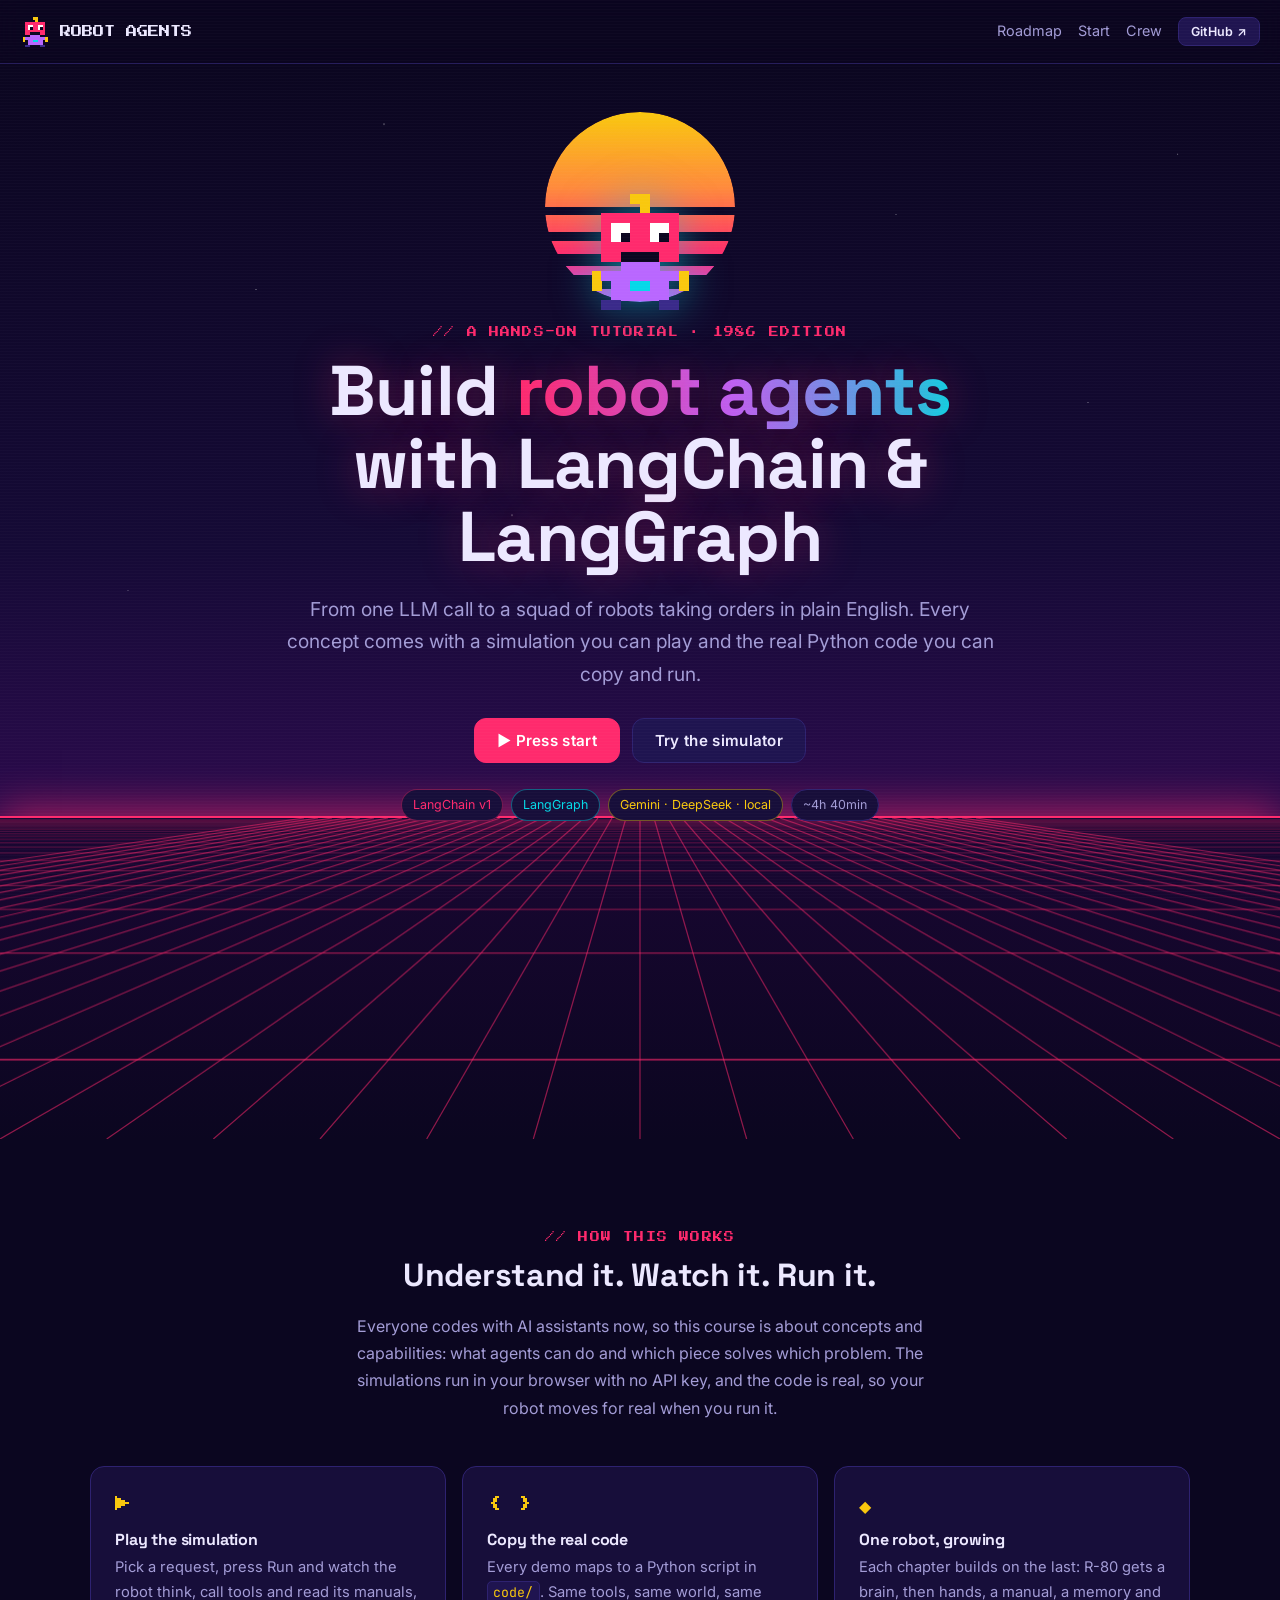
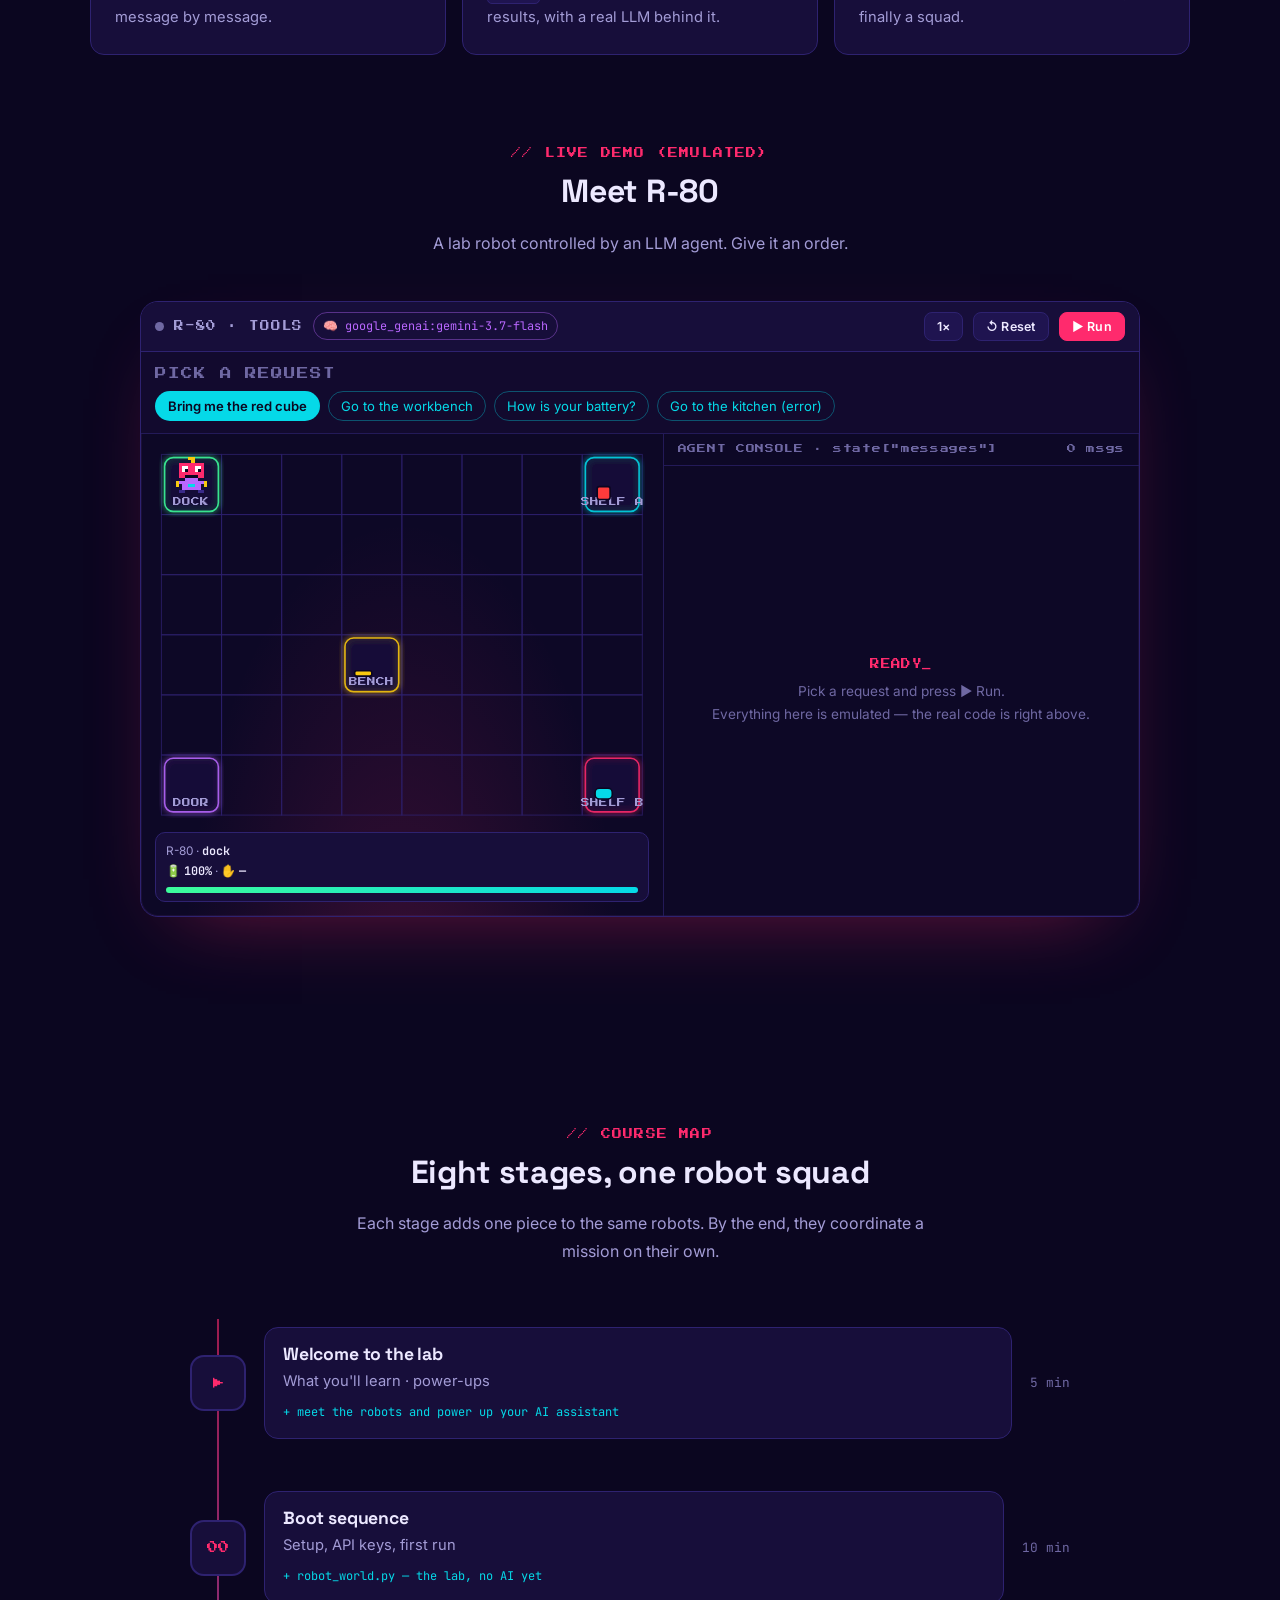
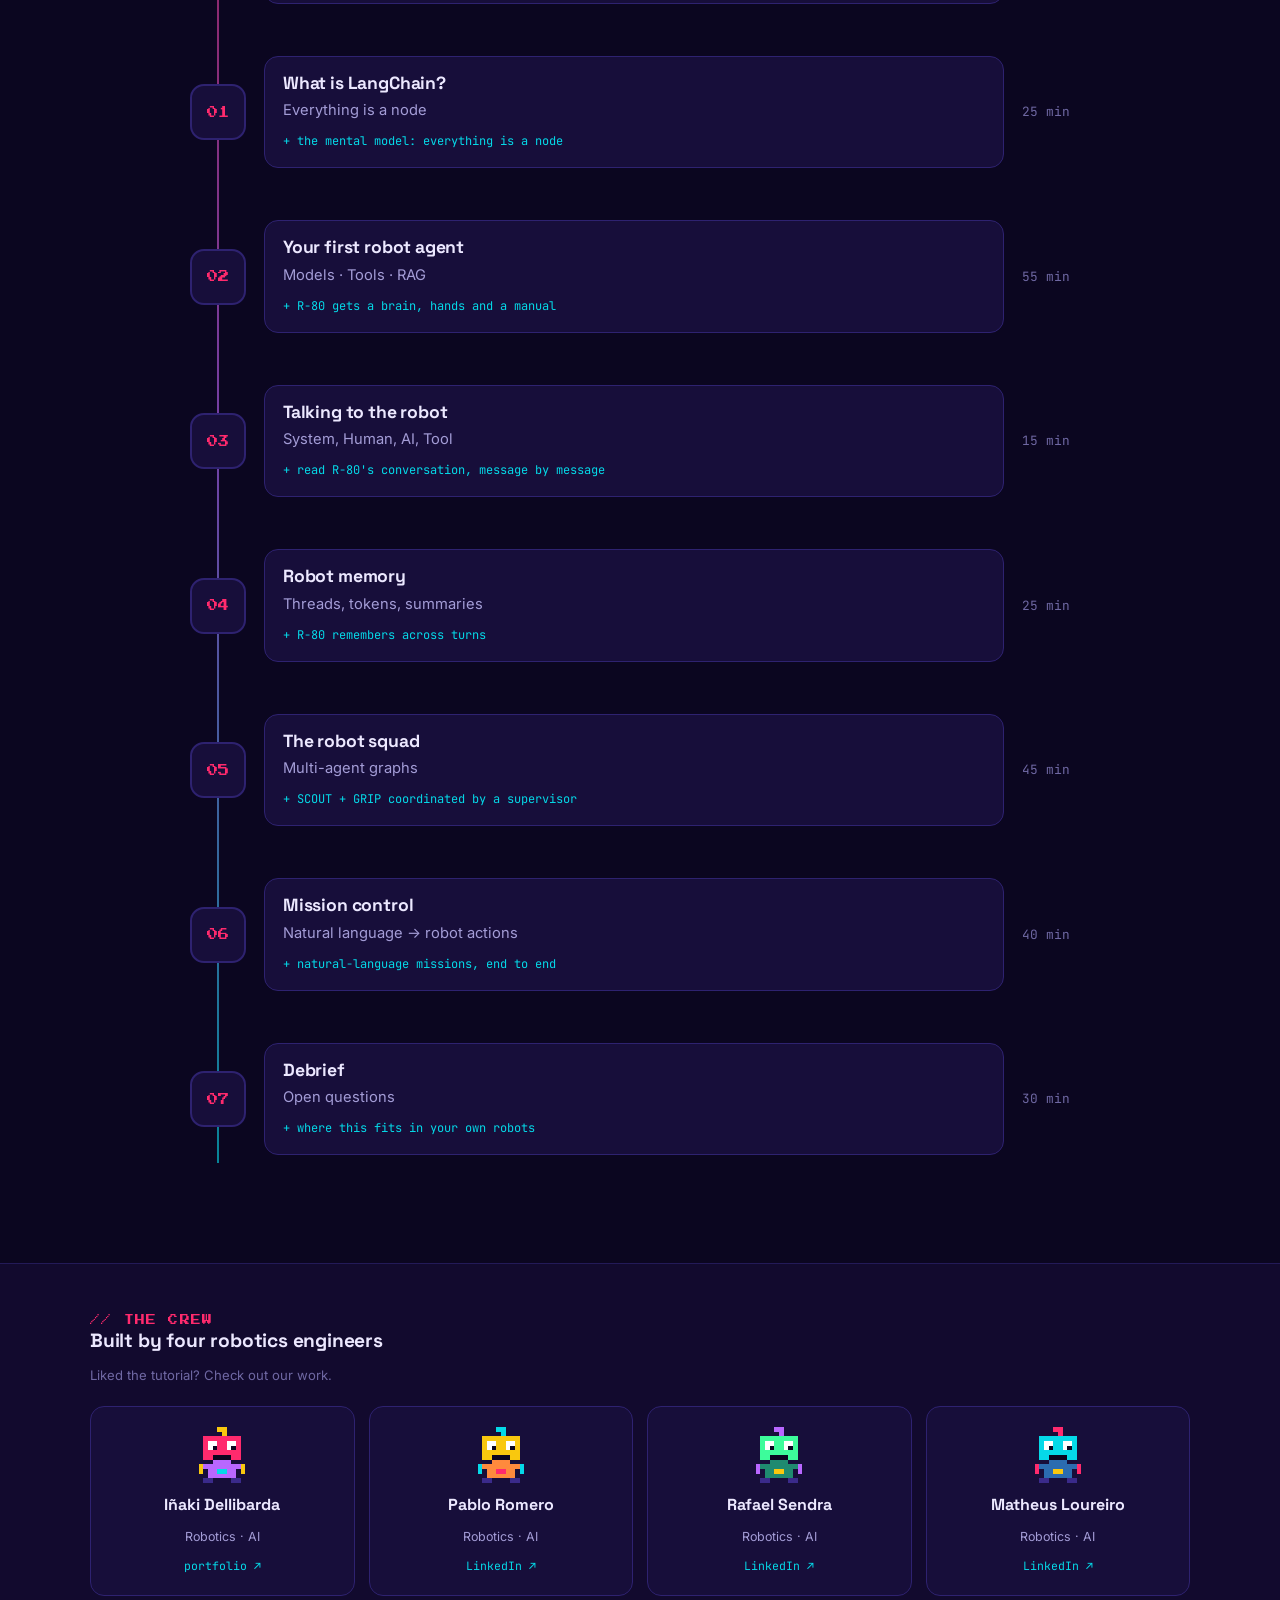
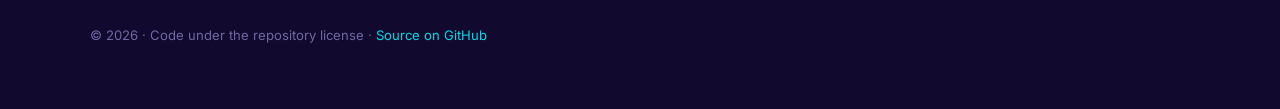
==== index.html @ 596d61d0 "Add robot-themed LangChain/LangGraph tutorial site and runnable code - Static retro-80s site: landin" ====
<!doctype html>
<html lang="en">
<head>
  <meta charset="utf-8">
  <meta name="viewport" content="width=device-width, initial-scale=1">
  <title>Robot Agents · LangChain & LangGraph</title>
  <meta name="description" content="A hands-on, robot-themed tutorial to build LLM agents with LangChain and LangGraph: models, tools, RAG, memory and multi-agent systems. Interactive simulations plus real, runnable code.">
  <meta property="og:title" content="Robot Agents · LangChain & LangGraph">
  <meta property="og:description" content="Build LLM agents that drive robots. Interactive, retro and fully runnable.">
  <link rel="icon" href="assets/img/favicon.svg">
  <link rel="preconnect" href="https://fonts.googleapis.com">
  <link rel="preconnect" href="https://fonts.gstatic.com" crossorigin>
  <link href="https://fonts.googleapis.com/css2?family=Inter:wght@400;500;600&family=JetBrains+Mono:wght@400;600&family=Press+Start+2P&family=Space+Grotesk:wght@500;700&display=swap" rel="stylesheet">
  <link rel="stylesheet" href="assets/css/theme.css">
</head>
<body data-root=".">
  <header id="topbar"></header>

  <!-- ============================== HERO ============================== -->
  <section class="hero">
    <div class="stars"></div>
    <canvas class="floor" aria-hidden="true"></canvas>
    <div class="inner">
      <div class="emblem"><div class="sun"></div><div class="hero-robot" data-sprite="pink"></div></div>
      <div class="eyebrow" style="margin-top:22px">// A HANDS-ON TUTORIAL · 1986 EDITION</div>
      <h1>Build <span class="grad-text">robot agents</span><br>with LangChain &amp; LangGraph</h1>
      <p class="lead">From one LLM call to a squad of robots taking orders in plain English. Every concept comes with a
        simulation you can play and the real Python code you can copy and run.</p>
      <div class="cta">
        <a class="btn primary big" href="chapters/welcome.html">▶ Press start</a>
        <a class="btn big" href="#demo">Try the simulator</a>
      </div>
      <div class="badge-row">
        <span class="chip pink">LangChain v1</span>
        <span class="chip cyan">LangGraph</span>
        <span class="chip yellow">Gemini · DeepSeek · local</span>
        <span class="chip">~4h 40min</span>
      </div>
    </div>
  </section>

  <!-- ============================== HOW IT WORKS ============================== -->
  <section class="section">
    <div class="inner">
      <div class="section-title">
        <div class="eyebrow">// HOW THIS WORKS</div>
        <h2>Understand it. Watch it. Run it.</h2>
        <p>Everyone codes with AI assistants now, so this course is about concepts and capabilities: what agents can do and which piece solves which problem. The simulations run in your browser with no API key, and the code is real, so your robot moves for real when you run it.</p>
      </div>
      <div class="feature-grid">
        <div class="feature"><div class="ico">▶</div><h4>Play the simulation</h4><p>Pick a request, press Run and watch the robot think, call tools and read its manuals, message by message.</p></div>
        <div class="feature"><div class="ico">{ }</div><h4>Copy the real code</h4><p>Every demo maps to a Python script in <code>code/</code>. Same tools, same world, same results, with a real LLM behind it.</p></div>
        <div class="feature"><div class="ico">◆</div><h4>One robot, growing</h4><p>Each chapter builds on the last: R-80 gets a brain, then hands, a manual, a memory and finally a squad.</p></div>
      </div>
    </div>
  </section>

  <!-- ============================== DEMO ============================== -->
  <section class="section" id="demo" style="padding-top:0">
    <div class="inner" style="max-width:1000px">
      <div class="section-title">
        <div class="eyebrow">// LIVE DEMO (EMULATED)</div>
        <h2>Meet R-80</h2>
        <p>A lab robot controlled by an LLM agent. Give it an order.</p>
      </div>
      <div class="sim" id="sim-landing" data-scenario="ch2b-tools"></div>
    </div>
  </section>

  <!-- ============================== ROADMAP ============================== -->
  <section class="section" id="roadmap">
    <div class="inner" style="max-width:900px">
      <div class="section-title">
        <div class="eyebrow">// COURSE MAP</div>
        <h2>Eight stages, one robot squad</h2>
        <p>Each stage adds one piece to the same robots. By the end, they coordinate a mission on their own.</p>
      </div>
      <div class="roadmap" id="roadmap-list"></div>
    </div>
  </section>

  <footer id="footer"></footer>

  <script src="assets/js/site.js"></script>
  <script src="assets/js/scenarios.js"></script>
  <script src="assets/js/sim.js"></script>
  <script>
    // synthwave floor: lines converge to a vanishing point and scroll toward the viewer
    (() => {
      const cv = document.querySelector(".hero .floor"), ctx = cv.getContext("2d");
      const still = matchMedia("(prefers-reduced-motion: reduce)").matches;
      let t = 0;
      function frame() {
        const dpr = devicePixelRatio || 1, w = cv.clientWidth, h = cv.clientHeight;
        if (cv.width !== w * dpr || cv.height !== h * dpr) { cv.width = w * dpr; cv.height = h * dpr; }
        ctx.setTransform(dpr, 0, 0, dpr, 0, 0);
        ctx.clearRect(0, 0, w, h);
        ctx.lineWidth = 1.2;
        const vx = w / 2;
        for (let i = -24; i <= 24; i++) {            // vertical lines
          ctx.strokeStyle = "rgba(255,42,109,.55)";
          ctx.beginPath(); ctx.moveTo(vx + i * 14, 0); ctx.lineTo(vx + i * (w / 12), h); ctx.stroke();
        }
        for (let k = 1; k < 26; k++) {               // horizontal lines, perspective spaced
          const d = k - (t % 1), y = h * (1.1 / d) - h * 0.04;
          if (y < 0 || y > h) continue;
          ctx.strokeStyle = `rgba(255,42,109,${Math.min(0.85, y / h + 0.15)})`;
          ctx.beginPath(); ctx.moveTo(0, y); ctx.lineTo(w, y); ctx.stroke();
        }
        if (!still) { t += 0.012; requestAnimationFrame(frame); }
      }
      frame();
    })();

    document.getElementById("roadmap-list").innerHTML = CHAPTERS.map((c) => `
      <a class="stage" href="chapters/${c.slug}.html">
        <span class="dot">${c.num}</span>
        <span class="body"><h4>${c.title}</h4><p>${c.sub}</p><div class="builds">+ ${c.builds}</div></span>
        <span class="time">${c.time}</span>
      </a>`).join("");
  </script>
</body>
</html>
---- assets/css/theme.css ----
/* ==========================================================================
   ROBOT AGENTS — retro 80s / synthwave theme, modern layout
   ========================================================================== */

:root {
  --bg: #0b0620;
  --bg-2: #120a2e;
  --surface: #170e3a;
  --surface-2: #1f1450;
  --line: #2e2270;
  --line-soft: #231a58;

  --text: #ece8ff;
  --muted: #a39cd6;
  --dim: #6f68a3;

  --pink: #ff2a6d;
  --cyan: #05d9e8;
  --yellow: #f9c80e;
  --purple: #b967ff;
  --green: #3dfc9b;
  --orange: #ff8a3d;

  /* message-type colours (used everywhere, keep consistent) */
  --msg-system: var(--purple);
  --msg-human: var(--cyan);
  --msg-ai: var(--pink);
  --msg-tool: var(--yellow);
  --msg-retrieval: var(--green);

  --font-pixel: "Press Start 2P", ui-monospace, monospace;
  --font-display: "Space Grotesk", system-ui, sans-serif;
  --font-body: "Inter", system-ui, sans-serif;
  --font-mono: "JetBrains Mono", ui-monospace, monospace;

  --radius: 14px;
  --radius-sm: 8px;
  --sidebar-w: 280px;
  --content-w: 860px;
  --glow-pink: 0 0 12px rgba(255, 42, 109, .55), 0 0 32px rgba(255, 42, 109, .25);
  --glow-cyan: 0 0 12px rgba(5, 217, 232, .5), 0 0 32px rgba(5, 217, 232, .2);
}

*, *::before, *::after { box-sizing: border-box; }
html { scroll-behavior: smooth; scroll-padding-top: 80px; }
body {
  margin: 0;
  background: var(--bg);
  color: var(--text);
  font: 16px/1.7 var(--font-body);
  -webkit-font-smoothing: antialiased;
  overflow-x: hidden;
}
/* subtle CRT scanlines over everything */
body::after {
  content: "";
  position: fixed; inset: 0;
  pointer-events: none; z-index: 999;
  background: repeating-linear-gradient(to bottom, rgba(255,255,255,.018) 0 1px, transparent 1px 3px);
}
a { color: var(--cyan); text-decoration: none; }
a:hover { text-decoration: underline; text-underline-offset: 3px; }
::selection { background: var(--pink); color: #fff; }
img, svg { max-width: 100%; }

h1, h2, h3, h4 { font-family: var(--font-display); line-height: 1.2; margin: 0 0 .6em; letter-spacing: -.01em; }
h1 { font-size: clamp(2rem, 5vw, 3.2rem); }
h2 { font-size: clamp(1.5rem, 3vw, 2rem); margin-top: 2.2em; }
h3 { font-size: 1.2rem; margin-top: 1.6em; color: var(--cyan); }
p { margin: 0 0 1.1em; }
code { font-family: var(--font-mono); font-size: .9em; }
:not(pre) > code {
  background: var(--surface-2); border: 1px solid var(--line);
  padding: .1em .4em; border-radius: 5px; color: var(--yellow);
}

.pixel { font-family: var(--font-pixel); letter-spacing: .04em; }
.eyebrow {
  font-family: var(--font-pixel); font-size: .62rem; letter-spacing: .12em;
  color: var(--pink); text-transform: uppercase;
}
.grad-text {
  background: linear-gradient(90deg, var(--pink), var(--purple) 50%, var(--cyan));
  -webkit-background-clip: text; background-clip: text; color: transparent;
}

/* ---------- top bar ---------- */
.topbar {
  position: sticky; top: 0; z-index: 50;
  display: flex; align-items: center; gap: 16px;
  height: 64px; padding: 0 20px;
  background: rgba(11, 6, 32, .82);
  backdrop-filter: blur(12px);
  border-bottom: 1px solid var(--line-soft);
}
.topbar .brand { display: flex; align-items: center; gap: 10px; color: var(--text); text-decoration: none; }
.topbar .brand .logo { width: 30px; height: 30px; image-rendering: pixelated; }
.topbar .brand span { font-family: var(--font-pixel); font-size: .7rem; line-height: 1.4; }
.topbar .spacer { flex: 1; }
.topbar .top-link { color: var(--muted); font-size: .9rem; }
.topbar .top-link:hover { color: var(--text); }
.menu-btn {
  display: none; background: none; border: 1px solid var(--line); color: var(--text);
  border-radius: 8px; padding: 6px 10px; cursor: pointer; font: inherit;
}

/* ---------- layout ---------- */
.layout { display: grid; grid-template-columns: var(--sidebar-w) minmax(0, 1fr); min-height: calc(100vh - 64px); }
.sidebar {
  position: sticky; top: 64px; height: calc(100vh - 64px); overflow-y: auto;
  padding: 24px 16px 40px; border-right: 1px solid var(--line-soft);
  background: linear-gradient(180deg, var(--bg-2), var(--bg));
}
.sidebar .side-title { font-family: var(--font-pixel); font-size: .58rem; color: var(--dim); margin: 0 10px 14px; letter-spacing: .1em; }
.sidebar ol { list-style: none; margin: 0; padding: 0; }
.sidebar li a {
  display: grid; grid-template-columns: 34px 1fr; gap: 8px; align-items: start;
  padding: 9px 10px; border-radius: 10px; color: var(--muted); text-decoration: none;
  font-size: .92rem; line-height: 1.35; transition: background .2s, color .2s;
}
.sidebar li a:hover { background: var(--surface); color: var(--text); }
.sidebar li a .num { font-family: var(--font-pixel); font-size: .6rem; color: var(--dim); padding-top: 4px; }
.sidebar li a small { display: block; color: var(--dim); font-size: .76rem; margin-top: 2px; }
.sidebar li a.active { background: var(--surface-2); color: var(--text); box-shadow: inset 3px 0 0 var(--pink); }
.sidebar li a.active .num { color: var(--pink); }
.sidebar .toc { margin: 4px 0 8px 52px; padding: 0; border-left: 1px solid var(--line); }
.sidebar .toc a { display: block; padding: 3px 12px; font-size: .8rem; color: var(--dim); grid-template-columns: none; }
.sidebar .toc a:hover { color: var(--cyan); background: none; }

main.content { padding: 48px clamp(20px, 5vw, 64px) 80px; min-width: 0; }
.content-inner { max-width: var(--content-w); margin: 0 auto; }

/* ---------- chapter header ---------- */
.chapter-head { position: relative; padding: 8px 0 28px; margin-bottom: 28px; border-bottom: 1px solid var(--line-soft); }
.chapter-head .meta { display: flex; gap: 10px; flex-wrap: wrap; margin-top: 14px; }
.chip {
  display: inline-flex; align-items: center; gap: 6px;
  padding: 4px 11px; border-radius: 999px; font-size: .78rem;
  background: var(--surface); border: 1px solid var(--line); color: var(--muted);
}
.chip.pink { color: var(--pink); border-color: rgba(255,42,109,.4); }
.chip.cyan { color: var(--cyan); border-color: rgba(5,217,232,.4); }
.chip.yellow { color: var(--yellow); border-color: rgba(249,200,14,.4); }
.lead { font-size: 1.15rem; color: var(--muted); max-width: 60ch; }

/* ---------- callouts ---------- */
.callout {
  position: relative; margin: 1.6em 0; padding: 16px 18px 16px 52px;
  background: var(--surface); border: 1px solid var(--line); border-radius: var(--radius);
}
.callout::before {
  position: absolute; left: 16px; top: 14px; font-family: var(--font-pixel); font-size: .8rem;
}
.callout.tip { border-color: rgba(5,217,232,.35); }
.callout.tip::before { content: "i"; color: var(--cyan); }
.callout.warn { border-color: rgba(249,200,14,.4); }
.callout.warn::before { content: "!"; color: var(--yellow); }
.callout.robot { border-color: rgba(255,42,109,.35); }
.callout.robot::before { content: ">"; color: var(--pink); }
.callout p:last-child { margin: 0; }
.callout strong { color: var(--text); }

.takeaways {
  margin: 2.4em 0; padding: 22px 24px; border-radius: var(--radius);
  background: linear-gradient(135deg, rgba(255,42,109,.1), rgba(5,217,232,.08));
  border: 1px solid var(--line);
}
.takeaways h4 { font-family: var(--font-pixel); font-size: .7rem; color: var(--yellow); margin-bottom: 14px; }
.takeaways ul { margin: 0; padding-left: 1.1em; }
.takeaways li { margin: .35em 0; }

.todo {
  margin: 1.2em 0; padding: 12px 16px; border: 1px dashed var(--dim); border-radius: var(--radius-sm);
  color: var(--dim); font-size: .9rem;
}
.todo::before { content: "TODO · "; font-family: var(--font-pixel); font-size: .6rem; color: var(--orange); }

/* ---------- code blocks ---------- */
.code {
  margin: 1.4em 0; border-radius: var(--radius); overflow: hidden;
  background: #0d0826; border: 1px solid var(--line);
  box-shadow: 0 20px 50px -30px rgba(185,103,255,.5);
}
.code-head {
  display: flex; align-items: center; gap: 10px; padding: 8px 10px 8px 14px;
  background: var(--surface); border-bottom: 1px solid var(--line);
  font-family: var(--font-mono); font-size: .8rem; color: var(--muted);
}
.code-head .dots { display: flex; gap: 6px; }
.code-head .dots i { width: 10px; height: 10px; border-radius: 50%; background: var(--line); }
.code-head .dots i:nth-child(1) { background: var(--pink); }
.code-head .dots i:nth-child(2) { background: var(--yellow); }
.code-head .dots i:nth-child(3) { background: var(--cyan); }
.code-head .fname { flex: 1; overflow: hidden; text-overflow: ellipsis; white-space: nowrap; }
.code pre { margin: 0; padding: 16px 18px; overflow-x: auto; font: 13.5px/1.65 var(--font-mono); color: #d9d3ff; tab-size: 4; }
.code pre .hl-line { background: rgba(255,42,109,.12); display: inline-block; width: 100%; box-shadow: inset 2px 0 0 var(--pink); }

.btn {
  display: inline-flex; align-items: center; gap: 7px;
  padding: 6px 12px; border-radius: 8px; cursor: pointer;
  font: 600 .78rem var(--font-body); letter-spacing: .02em;
  background: var(--surface-2); color: var(--text); border: 1px solid var(--line);
  transition: transform .15s, box-shadow .2s, background .2s, border-color .2s;
  text-decoration: none !important;
}
.btn:hover { border-color: var(--cyan); box-shadow: var(--glow-cyan); }
.btn:active { transform: translateY(1px); }
.btn.primary { background: var(--pink); border-color: var(--pink); color: #fff; }
.btn.primary:hover { box-shadow: var(--glow-pink); border-color: #ff6f9a; }
.btn.run { color: var(--green); border-color: rgba(61,252,155,.4); }
.btn.run:hover { box-shadow: 0 0 14px rgba(61,252,155,.45); border-color: var(--green); }
.btn.big { padding: 12px 22px; font-size: .95rem; border-radius: 12px; }
.btn[disabled] { opacity: .5; cursor: not-allowed; }

/* syntax colours */
.tk-kw { color: var(--pink); }
.tk-str { color: var(--green); }
.tk-com { color: var(--dim); font-style: italic; }
.tk-num { color: var(--orange); }
.tk-dec { color: var(--yellow); }
.tk-fn { color: var(--cyan); }
.tk-cls { color: var(--purple); }
.tk-self { color: var(--orange); font-style: italic; }

/* ---------- robot simulator ---------- */
.sim {
  margin: 1.8em 0; border-radius: 18px; overflow: hidden;
  background: #0d0826; border: 1px solid var(--line);
  box-shadow: 0 30px 80px -40px rgba(255,42,109,.45), 0 0 0 1px rgba(185,103,255,.08) inset;
}
.sim-bar {
  display: flex; align-items: center; flex-wrap: wrap; gap: 10px;
  padding: 10px 14px; background: var(--surface); border-bottom: 1px solid var(--line);
}
.sim-bar .title { font-family: var(--font-pixel); font-size: .6rem; color: var(--muted); letter-spacing: .08em; }
.sim-bar .spacer { flex: 1; }
.led { width: 9px; height: 9px; border-radius: 50%; background: var(--dim); display: inline-block; }
.led.on { background: var(--green); box-shadow: 0 0 10px var(--green); animation: blink 1s infinite; }
@keyframes blink { 50% { opacity: .35; } }
.brain-badge { font-family: var(--font-mono); font-size: .74rem; color: var(--purple); border: 1px solid rgba(185,103,255,.4); padding: 3px 9px; border-radius: 999px; }

.sim-prompts { display: flex; flex-wrap: wrap; gap: 8px; padding: 12px 14px; border-bottom: 1px solid var(--line-soft); background: var(--bg-2); }
.sim-prompts .label { width: 100%; font-size: .72rem; color: var(--dim); font-family: var(--font-pixel); letter-spacing: .08em; }
.prompt-chip {
  padding: 6px 12px; border-radius: 999px; cursor: pointer; font: .82rem var(--font-body);
  background: transparent; color: var(--cyan); border: 1px solid rgba(5,217,232,.35); transition: all .2s;
}
.prompt-chip:hover { background: rgba(5,217,232,.1); }
.prompt-chip.active { background: var(--cyan); color: var(--bg); font-weight: 600; }

.sim-body { display: grid; grid-template-columns: minmax(0, 1.1fr) minmax(0, 1fr); min-height: 380px; }
.sim-world { position: relative; padding: 14px; border-right: 1px solid var(--line-soft);
  background: radial-gradient(ellipse at 50% 120%, rgba(255,42,109,.18), transparent 60%); }
.sim-world svg { width: 100%; height: auto; display: block; }
.sim-hud { display: flex; gap: 10px; flex-wrap: wrap; margin-top: 10px; }
.hud-card { flex: 1; min-width: 120px; padding: 8px 10px; border-radius: 10px; background: var(--surface); border: 1px solid var(--line); font-size: .74rem; color: var(--muted); }
.hud-card.active { border-color: var(--pink); box-shadow: var(--glow-pink); }
.hud-card b { color: var(--text); font-family: var(--font-mono); font-weight: 600; }
.hud-bar { height: 6px; border-radius: 3px; background: var(--line); margin-top: 6px; overflow: hidden; }
.hud-bar i { display: block; height: 100%; background: linear-gradient(90deg, var(--green), var(--cyan)); transition: width .6s; }
.hud-bar.tokens i { background: linear-gradient(90deg, var(--yellow), var(--pink)); }

.sim-console { display: flex; flex-direction: column; max-height: 520px; min-height: 380px; }
.console-head { padding: 8px 14px; font-family: var(--font-pixel); font-size: .55rem; color: var(--dim); border-bottom: 1px solid var(--line-soft); letter-spacing: .08em; display: flex; justify-content: space-between; gap: 12px; }
.console-log { flex: 1; overflow-y: auto; padding: 12px 14px; display: flex; flex-direction: column; gap: 10px; scroll-behavior: smooth; }
.console-empty { margin: auto; text-align: center; color: var(--dim); font-size: .85rem; }
.console-empty .pixel { display: block; font-size: .6rem; margin-bottom: 8px; color: var(--pink); }

.msg { border-radius: 10px; padding: 8px 11px; background: var(--surface); border-left: 3px solid var(--c, var(--line)); font-size: .86rem; line-height: 1.5; animation: msgIn .35s ease-out both; }
@keyframes msgIn { from { opacity: 0; transform: translateY(6px); } }
.msg .kind { font-family: var(--font-mono); font-size: .7rem; color: var(--c); display: flex; gap: 8px; align-items: center; margin-bottom: 2px; }
.msg .kind .who { color: var(--dim); }
.msg pre { margin: 4px 0 0; white-space: pre-wrap; font: .78rem/1.5 var(--font-mono); color: var(--muted); }
.msg.system { --c: var(--msg-system); }
.msg.human { --c: var(--msg-human); }
.msg.ai { --c: var(--msg-ai); }
.msg.tool { --c: var(--msg-tool); }
.msg.retrieval { --c: var(--msg-retrieval); }
.msg.note { --c: var(--dim); background: transparent; border: 1px dashed var(--line); font-style: italic; color: var(--muted); }
.msg.summary { --c: var(--orange); background: rgba(255,138,61,.08); }
.msg.route { --c: var(--purple); background: rgba(185,103,255,.08); }
.msg.collapsed { opacity: .28; filter: grayscale(1); transition: opacity .6s, filter .6s; }
.msg .call { font-family: var(--font-mono); font-size: .8rem; color: var(--yellow); }
.hit { margin-top: 6px; padding: 6px 8px; border-radius: 6px; background: rgba(61,252,155,.06); border: 1px solid rgba(61,252,155,.2); font-size: .78rem; color: var(--muted); }
.hit b { color: var(--green); font-family: var(--font-mono); font-weight: 500; }
.thinking { display: inline-flex; gap: 4px; padding: 6px 0; }
.thinking i { width: 6px; height: 6px; border-radius: 50%; background: var(--pink); animation: think 1s infinite; }
.thinking i:nth-child(2) { animation-delay: .15s; }
.thinking i:nth-child(3) { animation-delay: .3s; }
@keyframes think { 0%, 100% { opacity: .2; transform: translateY(0); } 50% { opacity: 1; transform: translateY(-3px); } }

/* svg world */
.w-cell { fill: none; stroke: rgba(46,34,112,.7); stroke-width: 1; }
.w-station { fill: rgba(23,14,58,.9); stroke-width: 1.5; }
.w-label { font: 8px var(--font-pixel); fill: var(--muted); text-anchor: middle; }
.w-item { transition: transform .8s cubic-bezier(.5,0,.3,1); }
.w-robot { transition: transform var(--dur, .9s) cubic-bezier(.45,0,.25,1); }
.w-robot .bob { animation: bob 1.4s ease-in-out infinite; }
@keyframes bob { 50% { transform: translateY(-2px); } }
.w-robot.active .halo { opacity: 1; }
.w-robot .halo { opacity: 0; transition: opacity .3s; }
.w-bubble { transition: opacity .25s; }
.w-bubble text { font: 9px var(--font-mono); fill: var(--bg); }
.w-scan { animation: scan 1s ease-out forwards; }
@keyframes scan { from { r: 4; opacity: .9; } to { r: 60; opacity: 0; } }

/* ---------- concept diagram ---------- */
.diagram { margin: 1.8em 0; padding: 18px; border-radius: 18px; background: #0d0826; border: 1px solid var(--line); }
.diagram-controls { display: flex; align-items: center; gap: 10px; flex-wrap: wrap; margin-bottom: 12px; }
.diagram-controls .caption { flex: 1; min-width: 200px; color: var(--muted); font-size: .9rem; }
.diagram-controls .step { font-family: var(--font-pixel); font-size: .6rem; color: var(--pink); }
.diagram svg { width: 100%; height: auto; display: block; }
.d-node > rect { fill: var(--surface); stroke-width: 1.5; }
.d-node text { font: 600 13px var(--font-display); fill: var(--text); text-anchor: middle; }
.d-node .sub { font: 10px var(--font-mono); fill: var(--muted); }
.d-node, .d-edge { transition: opacity .6s, transform .6s; }
.d-hidden { opacity: 0; pointer-events: none; }
.d-edge path { fill: none; stroke-width: 1.6; }
.d-edge.dashed path { stroke-dasharray: 5 5; animation: dash 1.2s linear infinite; }
.d-edge text { font: 10px var(--font-mono); fill: var(--muted); }
@keyframes dash { to { stroke-dashoffset: -20; } }
.d-node.pulse > rect { animation: nodePulse .9s ease-in-out 2; }
@keyframes nodePulse { 50% { filter: drop-shadow(0 0 10px currentColor); } }

/* ---------- comparison / cards ---------- */
.grid-3 { display: grid; grid-template-columns: repeat(3, minmax(0,1fr)); gap: 14px; margin: 1.4em 0; }
.grid-2 { display: grid; grid-template-columns: repeat(2, minmax(0,1fr)); gap: 14px; margin: 1.4em 0; }
.card { padding: 18px; border-radius: var(--radius); background: var(--surface); border: 1px solid var(--line); transition: transform .25s, border-color .25s; }
.card:hover { transform: translateY(-3px); border-color: var(--purple); }
.card h4 { margin-bottom: 6px; font-size: 1rem; }
.card p { color: var(--muted); font-size: .9rem; margin: 0; }
.card.highlight { border-color: var(--pink); box-shadow: var(--glow-pink); }

.download-row { display: flex; gap: 10px; flex-wrap: wrap; align-items: center; margin: 1em 0; }

/* ---------- prev / next ---------- */
.pager { display: grid; grid-template-columns: 1fr 1fr; gap: 14px; margin-top: 64px; }
.pager a { padding: 16px 18px; border-radius: var(--radius); background: var(--surface); border: 1px solid var(--line); text-decoration: none; color: var(--text); transition: border-color .2s, box-shadow .2s; }
.pager a:hover { border-color: var(--pink); box-shadow: var(--glow-pink); }
.pager small { display: block; font-family: var(--font-pixel); font-size: .55rem; color: var(--dim); margin-bottom: 6px; }
.pager .next { text-align: right; grid-column: 2; }

/* ---------- footer / authors ---------- */
.site-footer { border-top: 1px solid var(--line-soft); padding: 48px 24px; background: var(--bg-2); }
.site-footer .inner { max-width: 1100px; margin: 0 auto; }
.site-footer h3 { color: var(--text); margin-top: 0; }
.authors { display: grid; grid-template-columns: repeat(4, minmax(0,1fr)); gap: 14px; margin: 20px 0 28px; }
.author { display: flex; flex-direction: column; align-items: center; text-align: center; gap: 8px; padding: 20px 14px; border-radius: var(--radius); background: var(--surface); border: 1px solid var(--line); color: var(--text); text-decoration: none !important; transition: transform .25s, border-color .25s, box-shadow .25s; }
.author:hover { transform: translateY(-4px); border-color: var(--cyan); box-shadow: var(--glow-cyan); }
.author svg { width: 56px; height: 56px; image-rendering: pixelated; }
.author b { font-family: var(--font-display); }
.author small { color: var(--muted); font-size: .78rem; }
.author .go { font-size: .72rem; color: var(--cyan); font-family: var(--font-mono); }
.footer-note { color: var(--dim); font-size: .82rem; }

/* ---------- reveal animation ---------- */
.reveal { opacity: 0; transform: translateY(18px); transition: opacity .7s ease, transform .7s ease; }
.reveal.in { opacity: 1; transform: none; }

/* ---------- landing ---------- */
.hero { position: relative; overflow: hidden; min-height: calc(100vh - 64px); display: grid; place-items: center; text-align: center; padding: 48px 20px calc(30vh + 48px);
  background: linear-gradient(180deg, #0b0620 0%, #150a36 45%, #2b0b4d 70%, #3d0c52 100%); }
.hero .stars { position: absolute; inset: 0 0 30% 0; background-image: radial-gradient(1px 1px at 20% 30%, #fff8, transparent), radial-gradient(1px 1px at 70% 20%, #fff6, transparent), radial-gradient(1.5px 1.5px at 40% 60%, #fff5, transparent), radial-gradient(1px 1px at 85% 45%, #fff7, transparent), radial-gradient(1px 1px at 10% 70%, #fff5, transparent), radial-gradient(1px 1px at 55% 10%, #fff8, transparent), radial-gradient(1px 1px at 92% 12%, #fff6, transparent), radial-gradient(1.5px 1.5px at 30% 8%, #fff5, transparent); }
.hero .floor { position: absolute; left: 0; right: 0; bottom: 0; height: 30%; width: 100%; display: block; background: linear-gradient(180deg, #1a0733, var(--bg)); border-top: 2px solid var(--pink); box-shadow: 0 -6px 40px rgba(255,42,109,.6); }
.emblem { position: relative; width: 210px; height: 190px; margin: 0 auto; }
.emblem .sun { position: absolute; left: 50%; top: 0; width: 190px; height: 190px; margin-left: -95px; border-radius: 50%;
  background: linear-gradient(180deg, var(--yellow) 0%, var(--orange) 40%, var(--pink) 75%, var(--purple) 100%);
  -webkit-mask-image: linear-gradient(180deg, #000 0 50%, transparent 50% 54%, #000 54% 63%, transparent 63% 68%, #000 68% 75%, transparent 75% 81%, #000 81% 86%, transparent 86% 93%, #000 93%);
  mask-image: linear-gradient(180deg, #000 0 50%, transparent 50% 54%, #000 54% 63%, transparent 63% 68%, #000 68% 75%, transparent 75% 81%, #000 81% 86%, transparent 86% 93%, #000 93%);
  filter: drop-shadow(0 0 40px rgba(255,42,109,.55)); }
.hero .inner { position: relative; z-index: 2; max-width: 820px; }
.hero h1 { font-size: clamp(2.2rem, 6.4vw, 4.4rem); line-height: 1.04; margin: 14px 0 18px; text-shadow: 0 0 40px rgba(255,42,109,.35); }
.hero .lead { margin: 0 auto 28px; font-size: clamp(1rem, 2vw, 1.2rem); }
.hero .cta { display: flex; gap: 12px; justify-content: center; flex-wrap: wrap; }
.hero-robot { position: absolute; left: 50%; bottom: -8px; width: 116px; height: 116px; margin-left: -58px; image-rendering: pixelated; filter: drop-shadow(0 0 20px rgba(5,217,232,.5)); animation: float 3s ease-in-out infinite; }
@keyframes float { 50% { transform: translateY(-10px); } }
.typing::after { content: "█"; margin-left: 2px; color: var(--pink); animation: blink .9s steps(1) infinite; }

.section { padding: 90px 20px; }
.section .inner { max-width: 1100px; margin: 0 auto; }
.section-title { text-align: center; margin-bottom: 44px; }
.section-title h2 { margin-top: 10px; }
.section-title p { color: var(--muted); max-width: 60ch; margin: 0 auto; }

.roadmap { position: relative; display: grid; gap: 16px; }
.roadmap::before { content: ""; position: absolute; left: 27px; top: 10px; bottom: 10px; width: 2px; background: linear-gradient(var(--pink), var(--purple), var(--cyan)); opacity: .6; }
.stage { position: relative; display: grid; grid-template-columns: 56px 1fr auto; gap: 18px; align-items: center; padding: 18px 20px 18px 0; text-decoration: none !important; color: var(--text); }
.stage .dot { width: 56px; height: 56px; border-radius: 14px; display: grid; place-items: center; background: var(--surface); border: 2px solid var(--line); font-family: var(--font-pixel); font-size: .7rem; color: var(--pink); z-index: 1; transition: all .25s; }
.stage .body { padding: 16px 18px; border-radius: var(--radius); background: var(--surface); border: 1px solid var(--line); transition: all .25s; }
.stage .body h4 { margin: 0 0 4px; font-size: 1.1rem; }
.stage .body p { margin: 0; color: var(--muted); font-size: .92rem; }
.stage .body .builds { margin-top: 8px; font-family: var(--font-mono); font-size: .75rem; color: var(--cyan); }
.stage .time { font-family: var(--font-mono); font-size: .8rem; color: var(--dim); }
.stage:hover .dot { border-color: var(--pink); box-shadow: var(--glow-pink); }
.stage:hover .body { border-color: var(--pink); transform: translateX(4px); }

.feature-grid { display: grid; grid-template-columns: repeat(3, minmax(0, 1fr)); gap: 16px; }
.feature { padding: 24px; border-radius: var(--radius); background: var(--surface); border: 1px solid var(--line); }
.feature .ico { font-family: var(--font-pixel); font-size: 1rem; color: var(--yellow); margin-bottom: 12px; }
.feature h4 { margin-bottom: 6px; }
.feature p { color: var(--muted); font-size: .92rem; margin: 0; }

/* ---------- responsive ---------- */
@media (max-width: 1000px) {
  .sim-body { grid-template-columns: 1fr; }
  .sim-world { border-right: 0; border-bottom: 1px solid var(--line-soft); }
  .sim-console { min-height: 280px; max-height: 420px; }
  .authors { grid-template-columns: repeat(2, minmax(0,1fr)); }
  .feature-grid, .grid-3 { grid-template-columns: 1fr; }
}
@media (max-width: 860px) {
  .menu-btn { display: inline-block; }
  .layout { grid-template-columns: 1fr; }
  .sidebar { position: fixed; top: 64px; left: 0; width: min(var(--sidebar-w), 85vw); z-index: 40; transform: translateX(-100%); transition: transform .3s; }
  .sidebar.open { transform: none; box-shadow: 20px 0 60px rgba(0,0,0,.6); }
  .topbar .top-link { display: none; }
  main.content { padding: 32px 16px 64px; }
  .grid-2 { grid-template-columns: 1fr; }
  .stage { grid-template-columns: 44px 1fr; gap: 12px; }
  .stage .dot { width: 44px; height: 44px; }
  .roadmap::before { left: 21px; }
  .stage .time { display: none; }
}
@media (max-width: 520px) {
  .authors { grid-template-columns: 1fr 1fr; }
  .pager { grid-template-columns: 1fr; }
  .pager .next { grid-column: 1; }
}
@media (prefers-reduced-motion: reduce) {
  *, *::before, *::after { animation: none !important; transition: none !important; }
  .reveal { opacity: 1; transform: none; }
}

/* ---------- tables, step lists, misc ---------- */
.table-wrap { overflow-x: auto; margin: 1.4em 0; border: 1px solid var(--line); border-radius: var(--radius); }
table { width: 100%; border-collapse: collapse; font-size: .9rem; }
th, td { padding: 10px 14px; text-align: left; border-bottom: 1px solid var(--line-soft); vertical-align: top; }
th { font-family: var(--font-pixel); font-size: .56rem; letter-spacing: .08em; color: var(--muted); background: var(--surface); }
tr:last-child td { border-bottom: 0; }
.tag { font-family: var(--font-mono); font-size: .78rem; padding: 2px 8px; border-radius: 6px; border: 1px solid currentColor; white-space: nowrap; }
.tag.system { color: var(--msg-system); } .tag.human { color: var(--msg-human); }
.tag.ai { color: var(--msg-ai); } .tag.tool { color: var(--msg-tool); }

.steps { counter-reset: step; list-style: none; padding: 0; margin: 1.4em 0; }
.steps > li { counter-increment: step; position: relative; padding: 0 0 18px 52px; }
.steps > li::before { content: counter(step, decimal-leading-zero); position: absolute; left: 0; top: 0; width: 36px; height: 36px; border-radius: 10px; display: grid; place-items: center; font-family: var(--font-pixel); font-size: .6rem; color: var(--pink); background: var(--surface); border: 1px solid var(--line); }
.steps > li::after { content: ""; position: absolute; left: 17px; top: 40px; bottom: 4px; width: 2px; background: var(--line); }
.steps > li:last-child::after { display: none; }
.steps > li > strong:first-child { display: block; padding-top: 6px; }

.msg-cards .card { border-top: 3px solid var(--c); }
.msg-cards .card h4 { color: var(--c); font-family: var(--font-mono); font-size: .95rem; }

.hero-robot svg { width: 100%; height: 100%; }
.hero .badge-row { display: flex; gap: 8px; justify-content: center; flex-wrap: wrap; margin-top: 26px; }
.split { display: grid; grid-template-columns: 1fr 1fr; gap: 20px; align-items: center; }
@media (max-width: 860px) { .split { grid-template-columns: 1fr; } }

/* ---------- tabs ---------- */
.tabs { margin: 1.4em 0; border: 1px solid var(--line); border-radius: var(--radius); background: #0d0826; overflow: hidden; }
.tab-list { display: flex; flex-wrap: wrap; gap: 4px; padding: 8px; background: var(--surface); border-bottom: 1px solid var(--line); }
.tab-list button { padding: 7px 13px; border-radius: 8px; border: 1px solid transparent; background: transparent; color: var(--muted); font: 600 .82rem var(--font-body); cursor: pointer; transition: all .2s; }
.tab-list button:hover { color: var(--text); background: var(--surface-2); }
.tab-list button.active { color: var(--bg); background: var(--cyan); box-shadow: var(--glow-cyan); }
.tab-panel { padding: 18px 20px; animation: msgIn .3s ease-out; }
.tab-panel > .code { margin: 1em 0 0; }
.tab-panel > p:last-child { margin-bottom: 0; }
.kv { display: grid; grid-template-columns: max-content 1fr; gap: 6px 16px; font-size: .9rem; margin: 0 0 .6em; }
.kv dt { color: var(--dim); font-family: var(--font-mono); font-size: .78rem; padding-top: 2px; }
.kv dd { margin: 0; }

/* ---------- concept briefing ---------- */
.briefing { display: grid; grid-template-columns: repeat(3, minmax(0, 1fr)); gap: 1px; margin: 0 0 2em; border-radius: var(--radius); overflow: hidden; border: 1px solid var(--line); background: var(--line); }
.briefing > div { padding: 16px 18px; background: var(--surface); }
.briefing h4 { font-family: var(--font-pixel); font-size: .56rem; letter-spacing: .1em; margin-bottom: 10px; }
.briefing > div:nth-child(1) h4 { color: var(--pink); }
.briefing > div:nth-child(2) h4 { color: var(--yellow); }
.briefing > div:nth-child(3) h4 { color: var(--cyan); }
.briefing p, .briefing ul { margin: 0; font-size: .9rem; color: var(--muted); }
.briefing ul { padding-left: 1.1em; }
.briefing strong { color: var(--text); }
@media (max-width: 860px) { .briefing { grid-template-columns: 1fr; } }

/* ---------- copilot prompt boxes ---------- */
.prompt-box { margin: 1.6em 0; border-radius: var(--radius); border: 1px solid rgba(185,103,255,.45); background: linear-gradient(135deg, rgba(185,103,255,.12), rgba(5,217,232,.06)); overflow: hidden; }
.prompt-head { display: flex; align-items: center; gap: 10px; padding: 10px 12px 10px 16px; border-bottom: 1px solid rgba(185,103,255,.25); }
.prompt-head .pixel { font-size: .56rem; color: var(--purple); flex: 1; letter-spacing: .08em; }
.prompt-text { padding: 14px 16px; font: .86rem/1.6 var(--font-mono); color: var(--text); white-space: pre-wrap; }
.prompt-text a { color: var(--cyan); }
.credit { font-size: .8rem; color: var(--dim); padding: 0 16px 12px; }

/* ---------- wide blocks (break out of the text column) ---------- */
.wide { position: relative; left: 50%; width: min(1180px, calc(100vw - var(--sidebar-w) - 80px)); transform: translateX(-50%); margin: 1.8em 0; }
.wide.reveal { transform: translate(-50%, 18px); }
.wide.reveal.in { transform: translateX(-50%); }
.side-by-side { display: grid; grid-template-columns: minmax(0, 1fr) minmax(0, 1fr); gap: 18px; align-items: start; }
.side-by-side > .code { margin: 0; }
@media (max-width: 860px) {
  .wide { width: calc(100vw - 32px); }
  .side-by-side { grid-template-columns: 1fr; }
}

/* ---------- widgets (widgets.js) ---------- */
.widget { border-radius: 18px; background: #0d0826; border: 1px solid var(--line); overflow: hidden; }
.widget-bar { display: flex; align-items: center; gap: 10px; flex-wrap: wrap; padding: 10px 14px; background: var(--surface); border-bottom: 1px solid var(--line); }
.widget-bar .title { font-family: var(--font-pixel); font-size: .58rem; color: var(--muted); letter-spacing: .08em; flex: 1; }
.widget svg { display: block; width: 100%; height: auto; }
.widget .caption { padding: 10px 14px; font-size: .86rem; color: var(--muted); border-top: 1px solid var(--line-soft); min-height: 44px; }
.widget .caption b { color: var(--text); }

.tw-card rect.box { fill: var(--surface); stroke: var(--line); stroke-width: 1.4; transition: stroke .3s, fill .3s; }
.tw-card.on rect.box { stroke: var(--yellow); fill: #221545; }
.tw-card.off rect.box { stroke-dasharray: 4 4; opacity: .6; }
.tw-card text { font: 12px var(--font-mono); fill: var(--text); }
.tw-card text.doc { font-size: 9.5px; fill: var(--dim); }
.tw-badge { font: 10px var(--font-mono); fill: var(--yellow); opacity: 0; transition: opacity .3s; }
.tw-card.on .tw-badge { opacity: 1; }
.tw-wire { fill: none; stroke: var(--yellow); stroke-width: 2; filter: drop-shadow(0 0 4px rgba(249,200,14,.7)); }
.tw-wire.fire { stroke: var(--pink); filter: drop-shadow(0 0 6px rgba(255,42,109,.9)); }
.tw-agent > rect { fill: var(--surface-2); stroke: var(--pink); stroke-width: 2; }
.tw-agent text { font: 600 13px var(--font-display); fill: var(--text); text-anchor: middle; }
.tw-agent text.small { font: 10px var(--font-mono); fill: var(--muted); }
.tw-schema { padding: 10px 14px 14px; border-top: 1px solid var(--line-soft); font: .76rem/1.6 var(--font-mono); color: var(--muted); min-height: 60px; }
.tw-schema .head { font-family: var(--font-pixel); font-size: .52rem; color: var(--dim); margin-bottom: 6px; letter-spacing: .08em; }
.tw-schema div.row { animation: msgIn .35s ease-out both; }
.tw-schema b { color: var(--yellow); font-weight: 500; }

.rag-stages { display: flex; flex-wrap: wrap; gap: 6px; padding: 12px 14px; border-bottom: 1px solid var(--line-soft); align-items: center; }
.rag-stages .phase { font-family: var(--font-pixel); font-size: .5rem; color: var(--dim); margin-right: 4px; letter-spacing: .08em; }
.rag-stage { padding: 5px 10px; border-radius: 8px; border: 1px solid var(--line); font-size: .76rem; color: var(--muted); background: var(--surface); transition: all .3s; }
.rag-stage.on { color: var(--bg); background: var(--green); border-color: var(--green); box-shadow: 0 0 12px rgba(61,252,155,.5); }
.rag-stage.done { color: var(--green); border-color: rgba(61,252,155,.4); }
.rag-arrow { color: var(--dim); font-size: .8rem; }
.rag-body { display: grid; grid-template-columns: minmax(0, 1.05fr) minmax(0, 1fr); }
.rag-body > div { padding: 12px 14px; }
.rag-body > div + div { border-left: 1px solid var(--line-soft); }
.rag-space text { font: 9px var(--font-mono); fill: var(--dim); }
.rag-dot { transition: r .3s, opacity .4s; }
.rag-link { stroke: var(--green); stroke-width: 1.5; stroke-dasharray: 4 3; }
.rag-panel h5 { font-family: var(--font-pixel); font-size: .52rem; color: var(--dim); margin: 4px 0 10px; letter-spacing: .08em; }
.rag-prompt { font: .76rem/1.55 var(--font-mono); color: var(--muted); }
.rag-prompt .seg { display: block; padding: 6px 8px; border-radius: 6px; margin-bottom: 6px; border-left: 3px solid var(--c); background: rgba(255,255,255,.02); animation: msgIn .35s ease-out both; }
.rag-prompt .seg small { display: block; color: var(--c); font-size: .66rem; margin-bottom: 2px; }
@media (max-width: 860px) { .rag-body { grid-template-columns: 1fr; } .rag-body > div + div { border-left: 0; border-top: 1px solid var(--line-soft); } }

/* standalone message lists (chapter 3 perspectives) */
.msg-list { display: flex; flex-direction: column; gap: 8px; }
.msg-list .msg { animation-duration: .4s; }
.cast { display: grid; grid-template-columns: repeat(4, minmax(0, 1fr)); gap: 14px; margin: 1.4em 0; }
.cast .card { text-align: center; }
.cast .card svg { width: 64px; height: 64px; margin: 0 auto 8px; display: block; }
@media (max-width: 860px) { .cast { grid-template-columns: repeat(2, minmax(0, 1fr)); } }
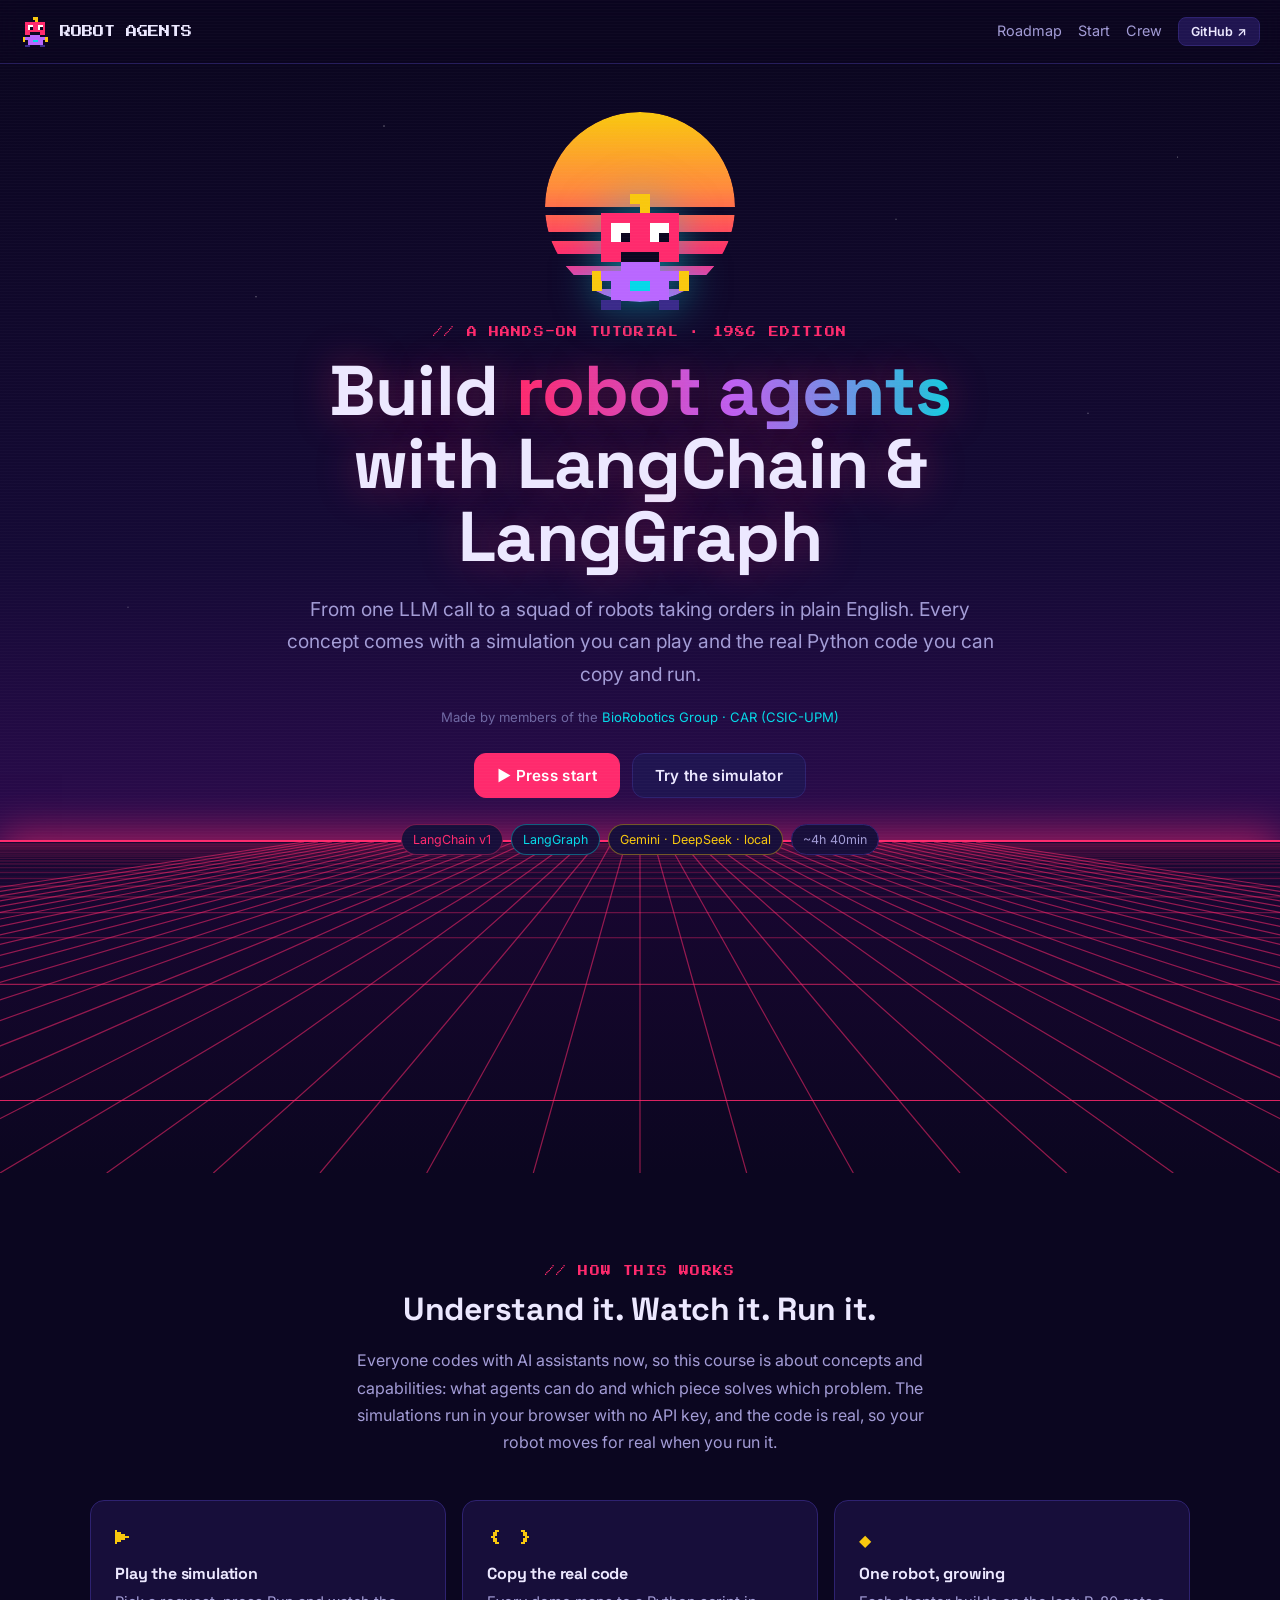
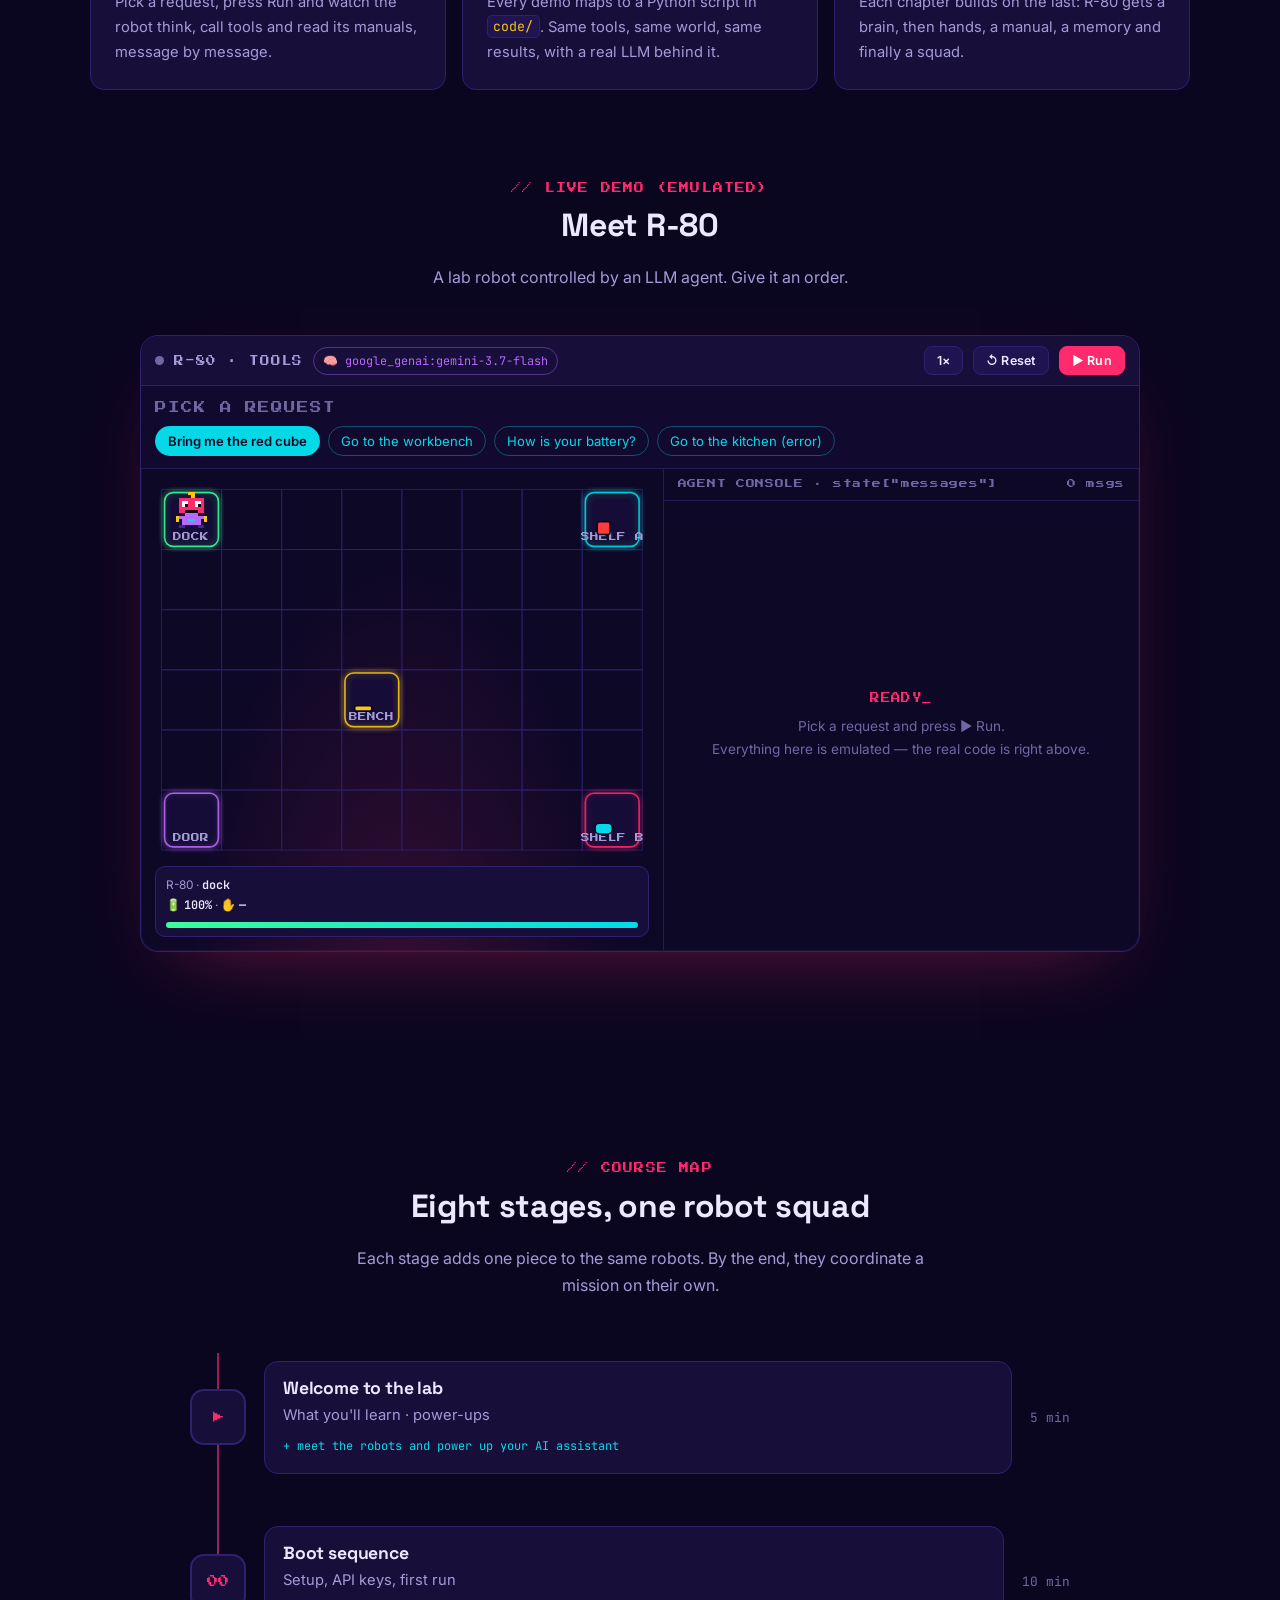
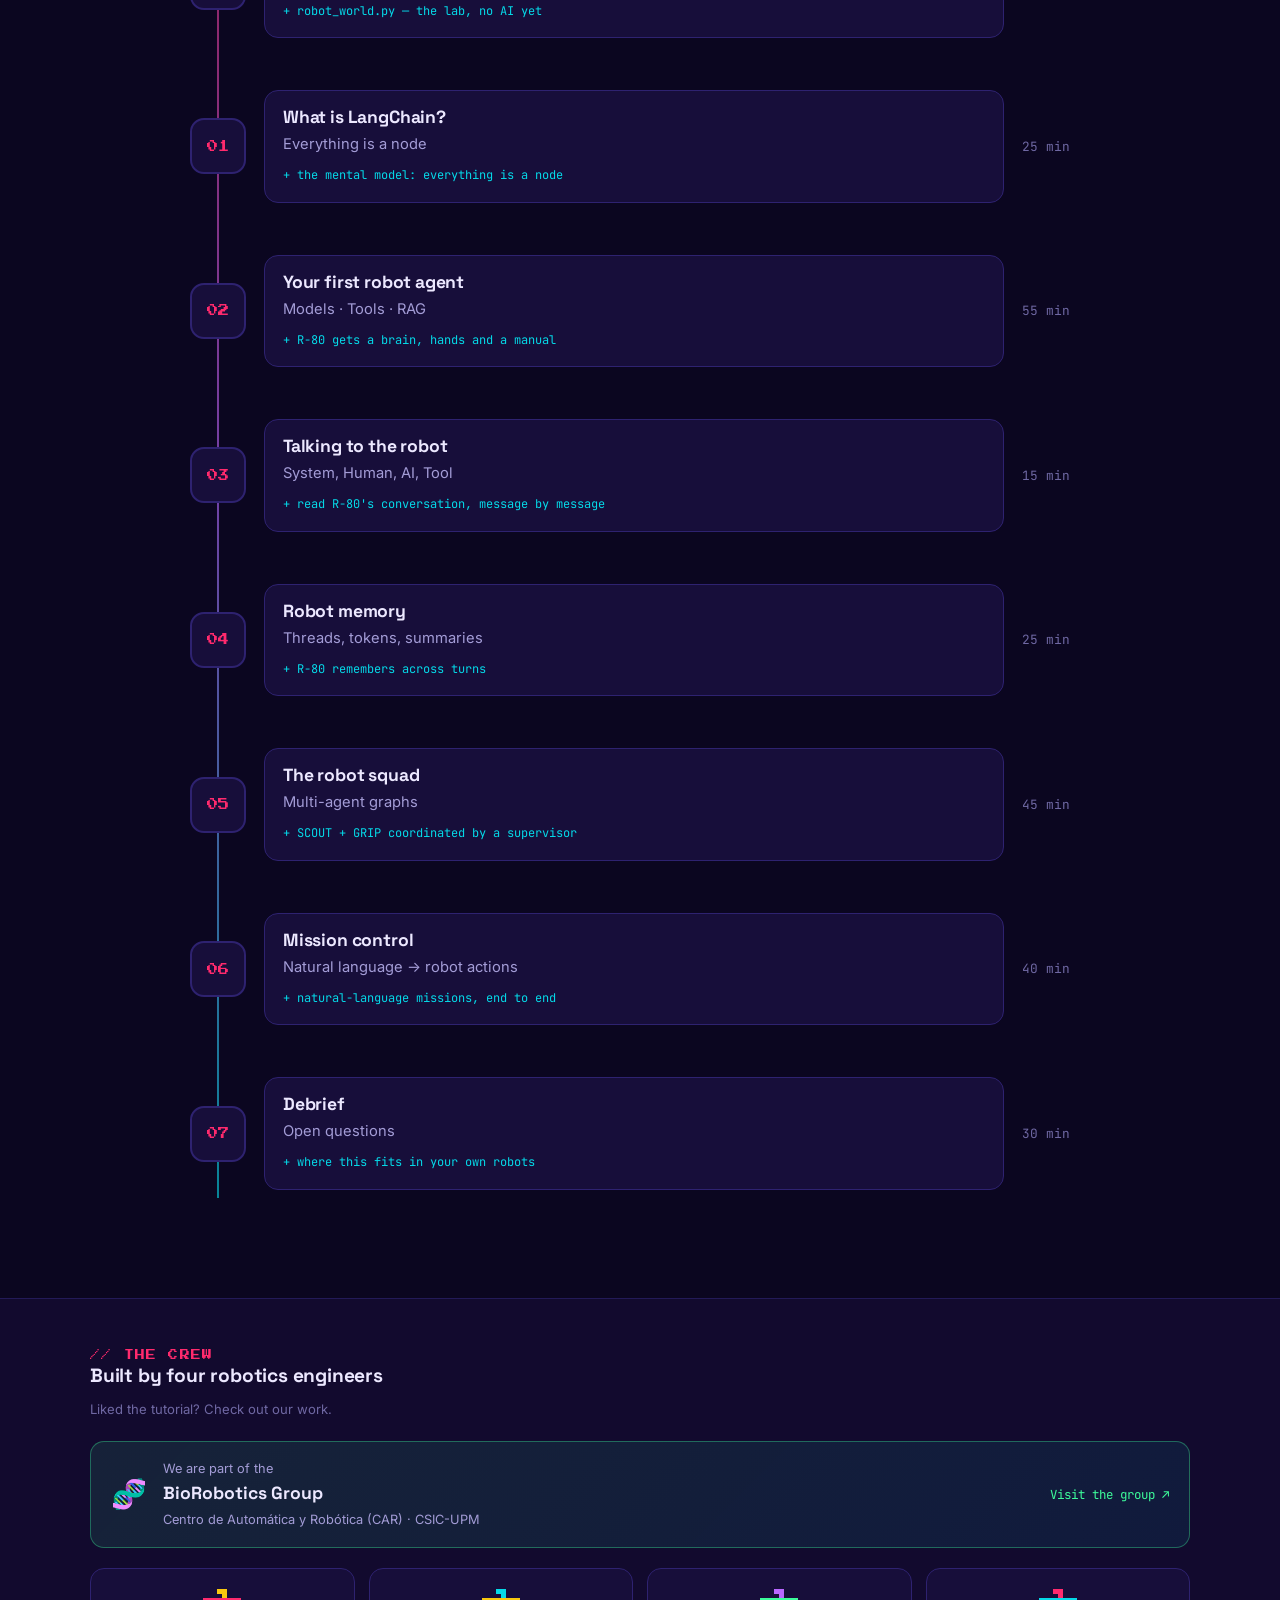
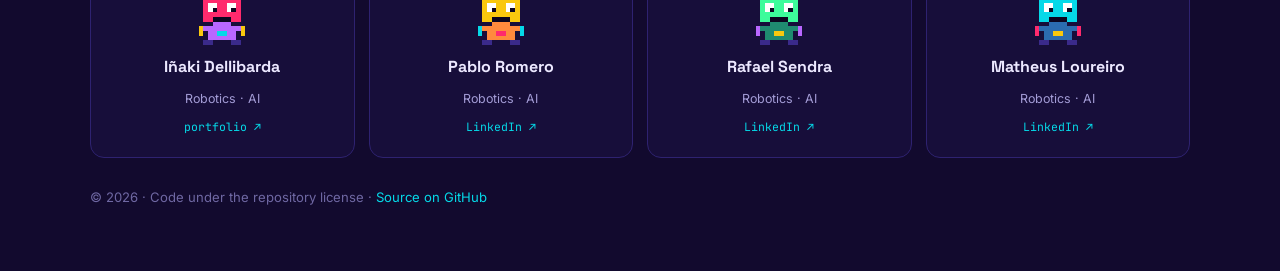
==== commit 869459d5: "Credit the BioRobotics Group (CAR, CSIC-UPM) on landing, welcome and footer Co-Authored-By: Claude O" ====
--- a/index.html
+++ b/index.html
@@ -26,6 +26,7 @@
       <h1>Build <span class="grad-text">robot agents</span><br>with LangChain &amp; LangGraph</h1>
       <p class="lead">From one LLM call to a squad of robots taking orders in plain English. Every concept comes with a
         simulation you can play and the real Python code you can copy and run.</p>
+      <p class="footer-note" style="margin:-12px 0 24px">Made by members of the <a href="https://biorobotics.car.upm-csic.es/" target="_blank" rel="noopener">BioRobotics Group · CAR (CSIC-UPM)</a></p>
       <div class="cta">
         <a class="btn primary big" href="chapters/welcome.html">▶ Press start</a>
         <a class="btn big" href="#demo">Try the simulator</a>
--- a/assets/css/theme.css
+++ b/assets/css/theme.css
@@ -550,3 +550,13 @@
 .cast .card { text-align: center; }
 .cast .card svg { width: 64px; height: 64px; margin: 0 auto 8px; display: block; }
 @media (max-width: 860px) { .cast { grid-template-columns: repeat(2, minmax(0, 1fr)); } }
+
+/* ---------- research group ---------- */
+.group-card { display: flex; align-items: center; gap: 16px; margin: 20px 0 0; padding: 16px 20px; border-radius: var(--radius); background: linear-gradient(135deg, rgba(61,252,155,.1), rgba(5,217,232,.08)); border: 1px solid rgba(61,252,155,.35); color: var(--text); text-decoration: none !important; transition: border-color .25s, box-shadow .25s, transform .25s; }
+.group-card:hover { border-color: var(--green); box-shadow: 0 0 18px rgba(61,252,155,.35); transform: translateY(-2px); }
+.group-card .group-ico { font-size: 1.8rem; }
+.group-card > span:nth-child(2) { flex: 1; display: flex; flex-direction: column; }
+.group-card b { font-family: var(--font-display); font-size: 1.1rem; }
+.group-card small { color: var(--muted); font-size: .8rem; }
+.group-card .go { font-family: var(--font-mono); font-size: .78rem; color: var(--green); white-space: nowrap; }
+@media (max-width: 520px) { .group-card { flex-wrap: wrap; } }
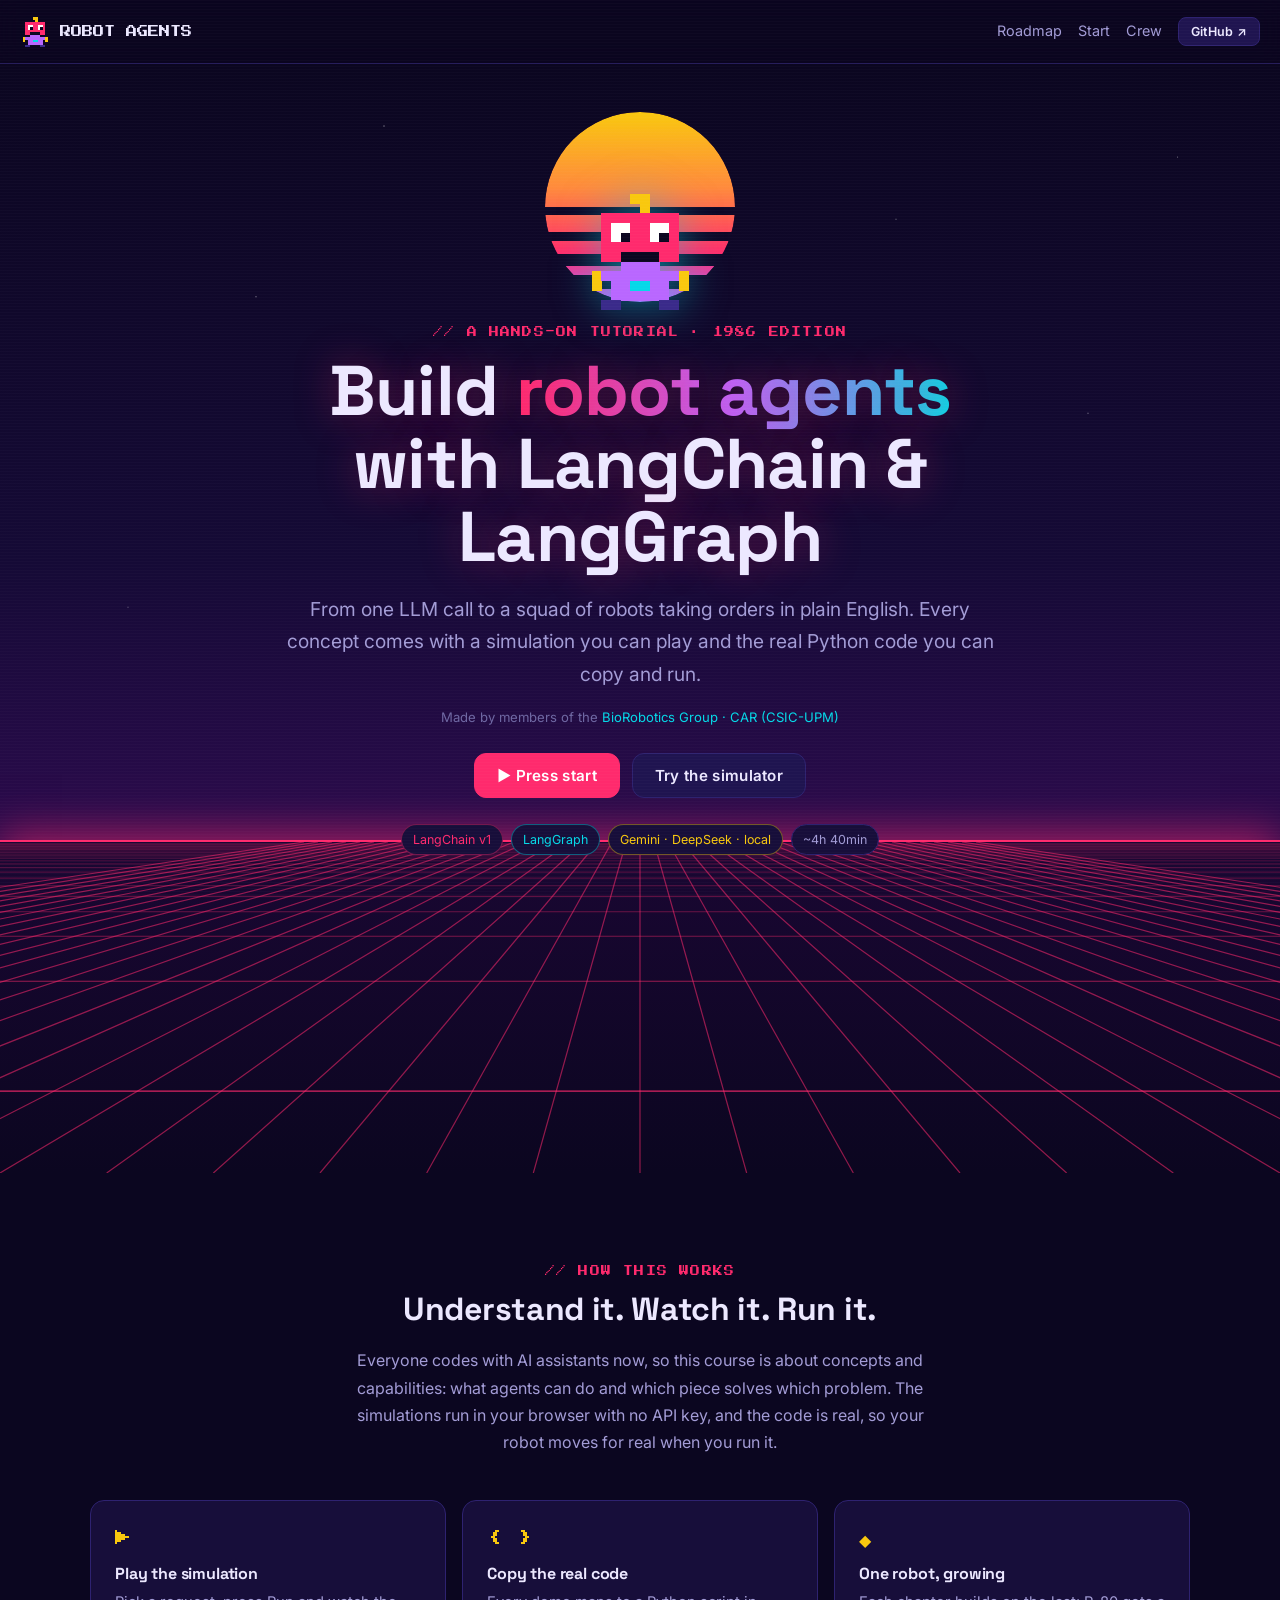
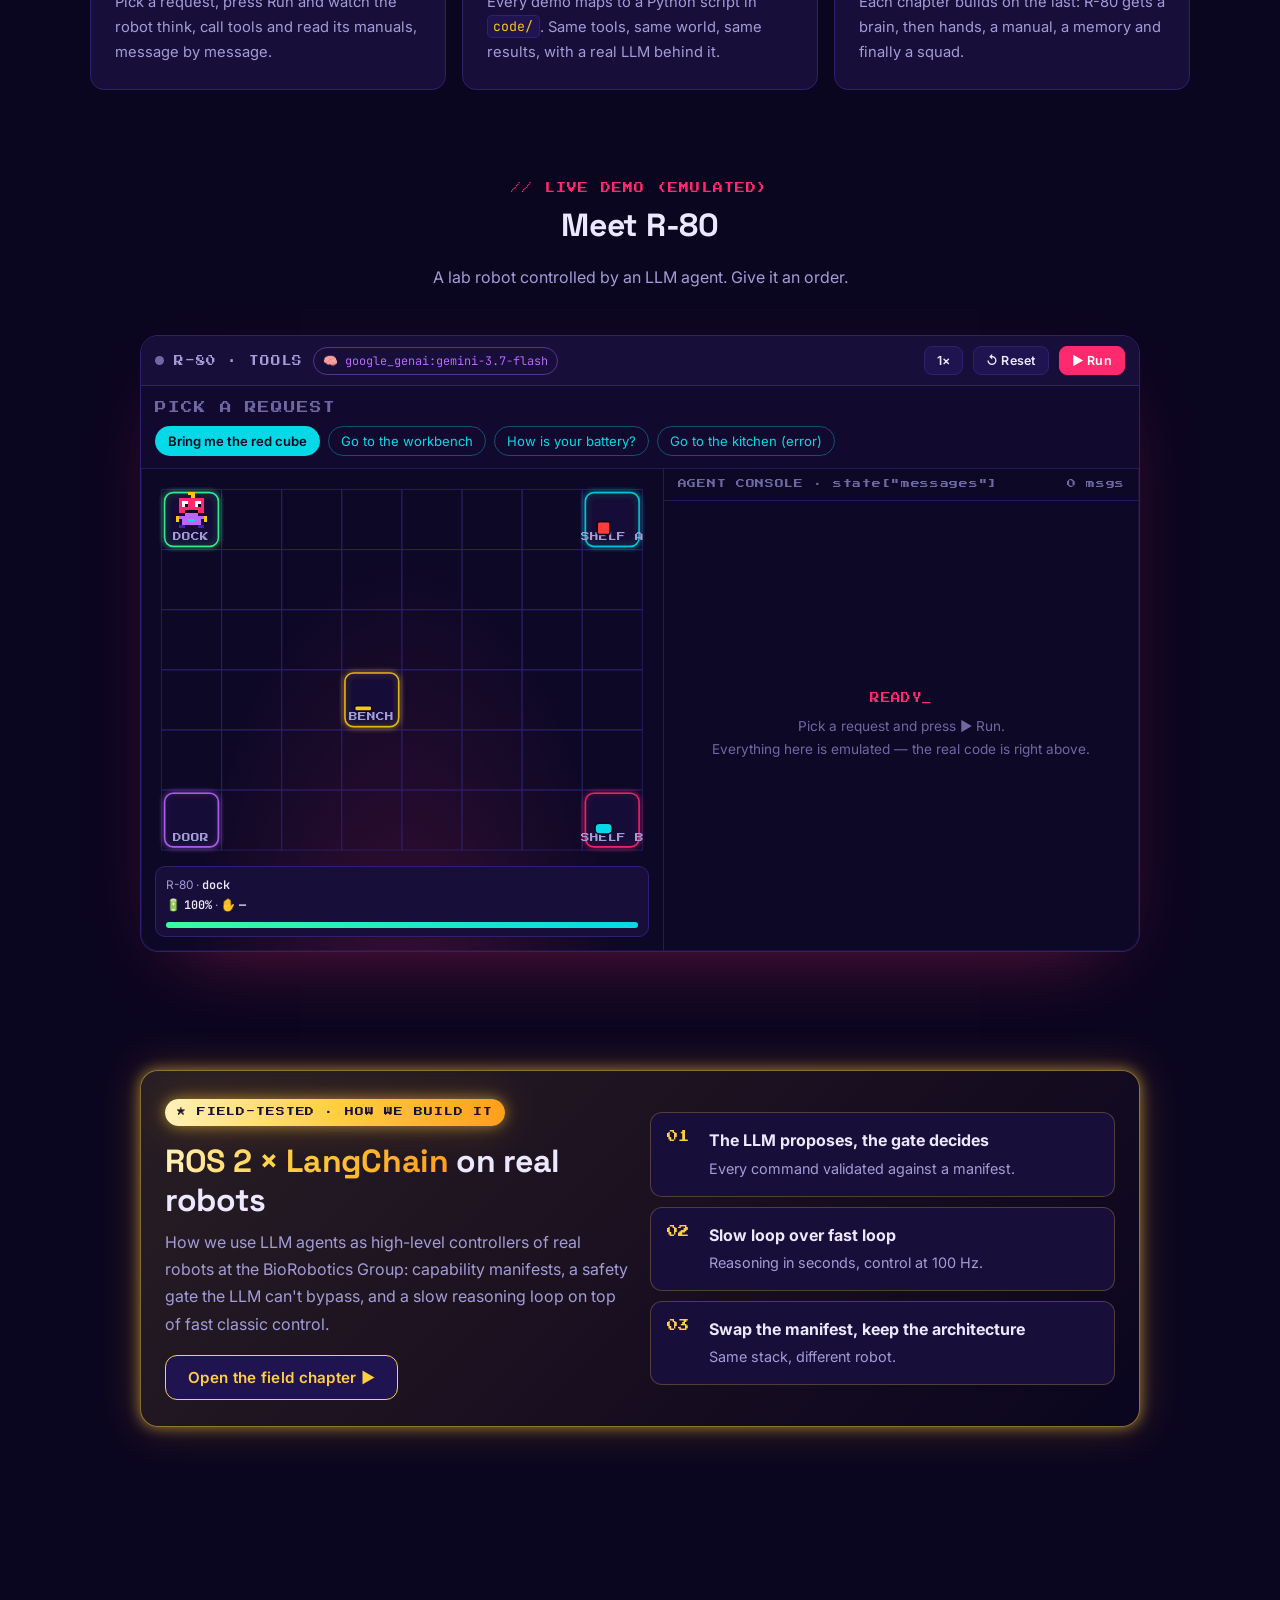
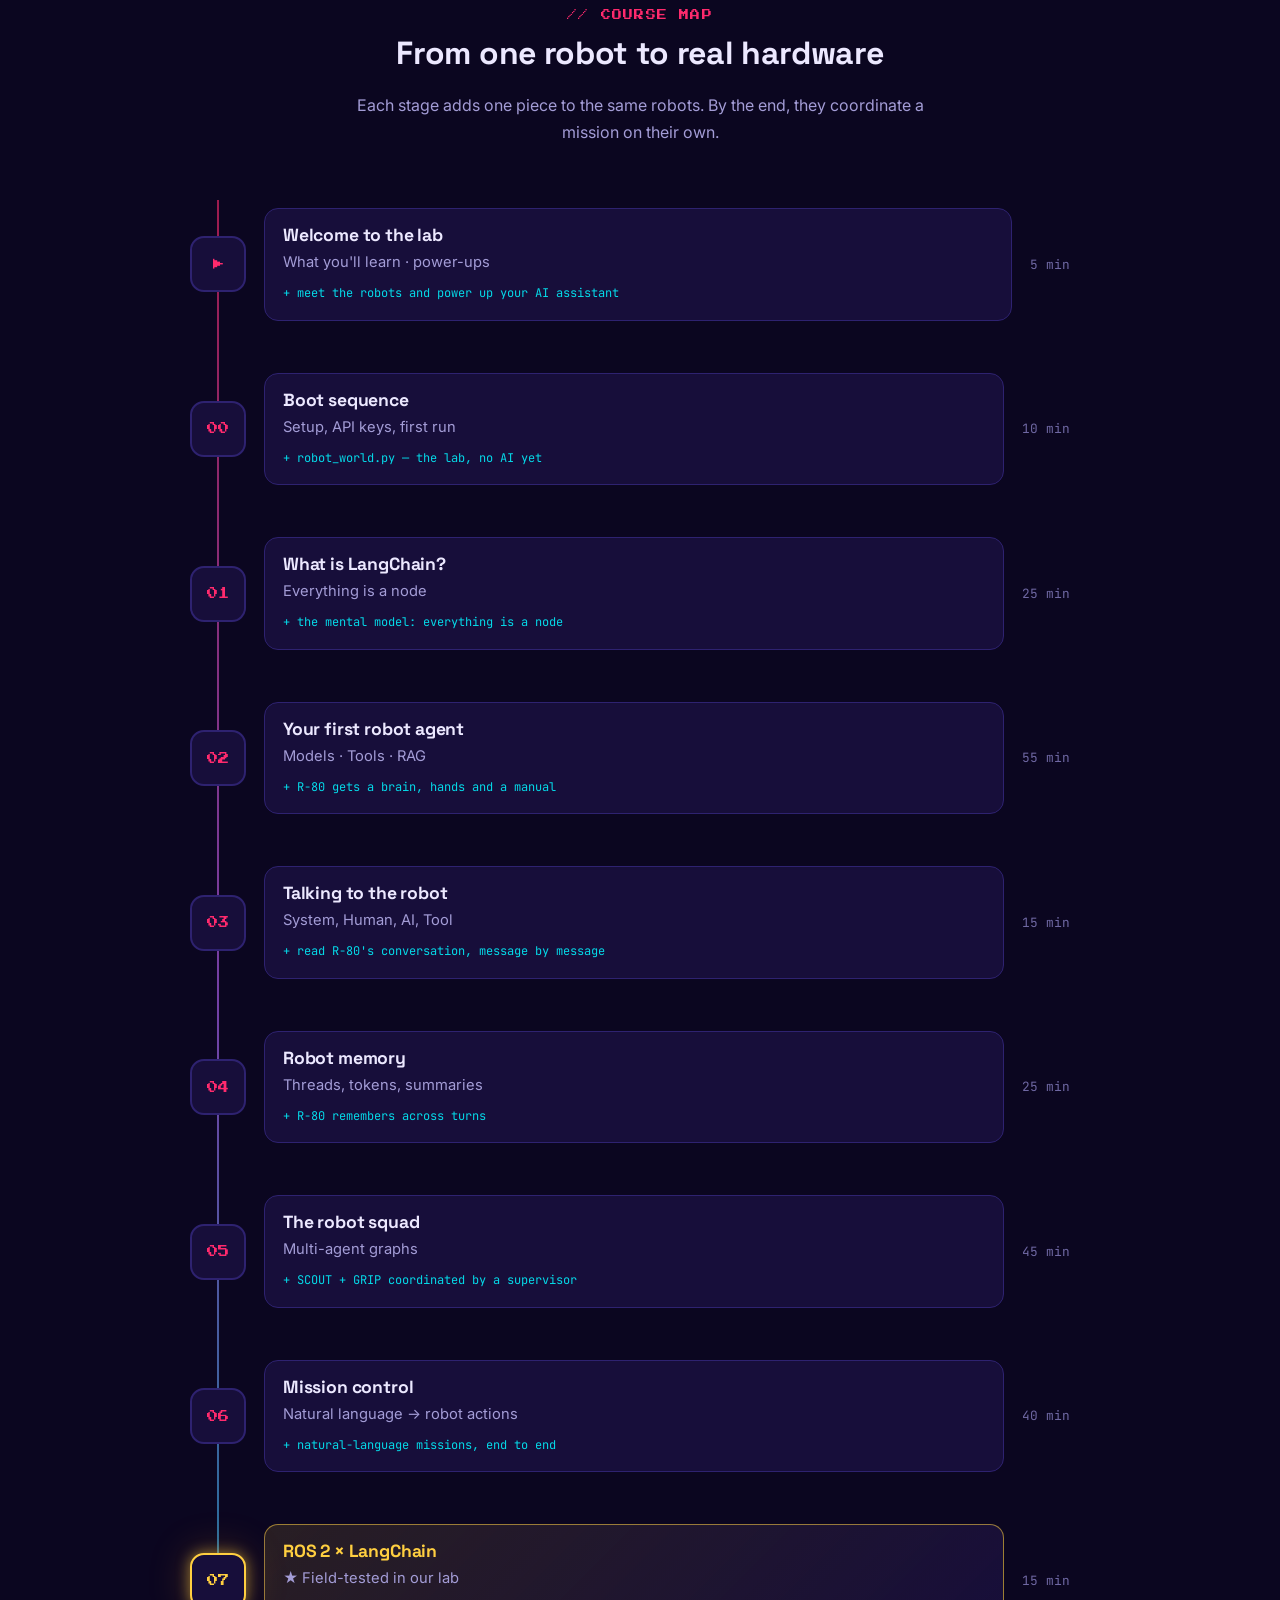
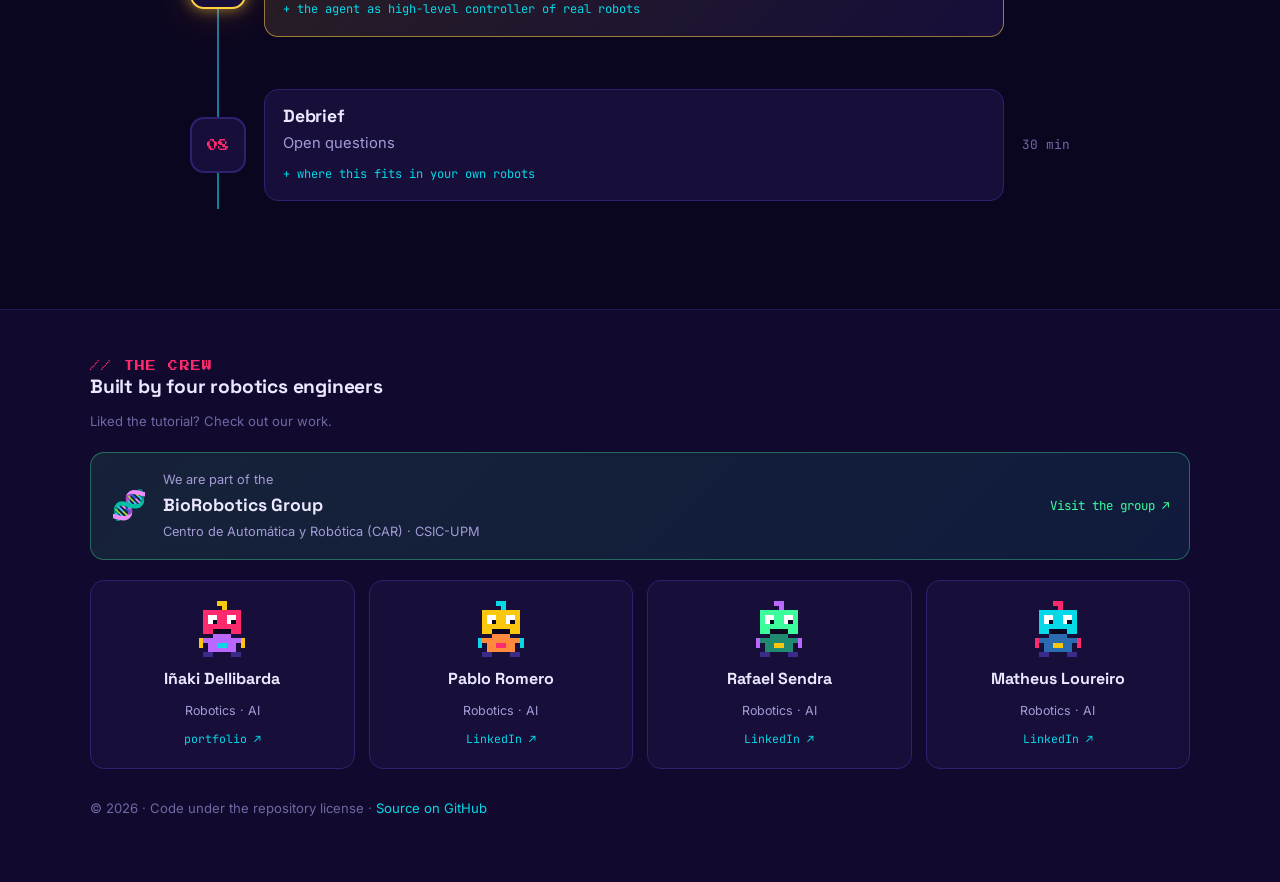
==== commit d2bdbf3b: "Add gold chapter: ROS 2 x LangChain, the agent as a high-level controller - New field-tested chapter" ====
--- a/index.html
+++ b/index.html
@@ -68,12 +68,31 @@
     </div>
   </section>
 
+  <!-- ============================== GOLD: FIELD CHAPTER ============================== -->
+  <section class="section" style="padding-top:0">
+    <div class="inner" style="max-width:1000px">
+      <div class="gold-frame split">
+        <div>
+          <span class="gold-badge">★ FIELD-TESTED · HOW WE BUILD IT</span>
+          <h2 style="margin:16px 0 10px"><span class="gold-text">ROS 2 × LangChain</span> on real robots</h2>
+          <p style="color:var(--muted)">How we use LLM agents as high-level controllers of real robots at the BioRobotics Group: capability manifests, a safety gate the LLM can't bypass, and a slow reasoning loop on top of fast classic control.</p>
+          <a class="btn big" href="chapters/07-ros2-field.html" style="border-color:var(--gold);color:var(--gold)">Open the field chapter ▶</a>
+        </div>
+        <ul class="lesson-list" style="margin:0">
+          <li><strong>The LLM proposes, the gate decides</strong><span>Every command validated against a manifest.</span></li>
+          <li><strong>Slow loop over fast loop</strong><span>Reasoning in seconds, control at 100 Hz.</span></li>
+          <li><strong>Swap the manifest, keep the architecture</strong><span>Same stack, different robot.</span></li>
+        </ul>
+      </div>
+    </div>
+  </section>
+
   <!-- ============================== ROADMAP ============================== -->
   <section class="section" id="roadmap">
     <div class="inner" style="max-width:900px">
       <div class="section-title">
         <div class="eyebrow">// COURSE MAP</div>
-        <h2>Eight stages, one robot squad</h2>
+        <h2>From one robot to real hardware</h2>
         <p>Each stage adds one piece to the same robots. By the end, they coordinate a mission on their own.</p>
       </div>
       <div class="roadmap" id="roadmap-list"></div>
@@ -114,7 +133,7 @@
     })();
 
     document.getElementById("roadmap-list").innerHTML = CHAPTERS.map((c) => `
-      <a class="stage" href="chapters/${c.slug}.html">
+      <a class="stage ${c.gold ? "gold" : ""}" href="chapters/${c.slug}.html">
         <span class="dot">${c.num}</span>
         <span class="body"><h4>${c.title}</h4><p>${c.sub}</p><div class="builds">+ ${c.builds}</div></span>
         <span class="time">${c.time}</span>
--- a/assets/css/theme.css
+++ b/assets/css/theme.css
@@ -560,3 +560,58 @@
 .group-card small { color: var(--muted); font-size: .8rem; }
 .group-card .go { font-family: var(--font-mono); font-size: .78rem; color: var(--green); white-space: nowrap; }
 @media (max-width: 520px) { .group-card { flex-wrap: wrap; } }
+
+/* ---------- safety gate widget ---------- */
+.sg-body { display: grid; grid-template-columns: repeat(3, minmax(0, 1fr)); }
+.sg-col { padding: 12px 14px; min-height: 230px; }
+.sg-col + .sg-col { border-left: 1px solid var(--line-soft); }
+.sg-col h5 { font-family: var(--font-pixel); font-size: .52rem; color: var(--dim); margin: 4px 0 12px; letter-spacing: .08em; }
+.sg-dim { color: var(--dim); font-size: .85rem; }
+.sg-status { display: inline-block; font: .74rem var(--font-mono); padding: 3px 9px; border-radius: 6px; border: 1px solid currentColor; margin-bottom: 8px; }
+.sg-status.execute { color: var(--green); } .sg-status.refuse { color: var(--pink); } .sg-status.need_more_info { color: var(--yellow); }
+.sg-say { font-size: .84rem; color: var(--muted); margin-bottom: 8px; font-style: italic; }
+.sg-step { padding: 8px 10px; border-radius: 8px; background: var(--surface); border: 1px solid var(--line); margin-bottom: 8px; animation: msgIn .3s ease-out both; }
+.sg-step code { color: var(--yellow); font-size: .82rem; }
+.sg-step small { display: block; color: var(--dim); font-size: .74rem; margin-top: 2px; }
+.sg-step.accepted { border-color: rgba(61,252,155,.5); }
+.sg-step.rejected { border-color: rgba(255,42,109,.6); opacity: .75; text-decoration: line-through; text-decoration-color: var(--pink); }
+.sg-check { display: flex; align-items: center; gap: 10px; padding: 8px 10px; margin-bottom: 8px; border-radius: 8px; background: var(--surface); border: 1px solid var(--line); font-size: .84rem; color: var(--muted); transition: all .25s; }
+.sg-check i { width: 12px; height: 12px; border-radius: 50%; background: var(--line); flex: none; transition: all .25s; }
+.sg-check.ok { color: var(--text); border-color: rgba(61,252,155,.45); } .sg-check.ok i { background: var(--green); box-shadow: 0 0 10px var(--green); }
+.sg-check.fail { color: var(--text); border-color: rgba(255,42,109,.6); } .sg-check.fail i { background: var(--pink); box-shadow: 0 0 10px var(--pink); }
+.sg-check.skip { opacity: .4; }
+.sg-verdict { font-size: .82rem; color: var(--muted); margin-top: 6px; min-height: 40px; }
+.sg-ok { color: var(--green); font-family: var(--font-mono); font-weight: 600; } .sg-bad { color: var(--pink); font-family: var(--font-mono); font-weight: 600; }
+.sg-gauge { font-size: .78rem; color: var(--muted); margin-bottom: 10px; }
+.sg-gauge b { float: right; color: var(--text); font-family: var(--font-mono); font-weight: 500; }
+.sg-log { font: .74rem/1.7 var(--font-mono); color: var(--muted); border-top: 1px solid var(--line-soft); padding-top: 8px; max-height: 110px; overflow: hidden; }
+.sg-log b { color: var(--cyan); font-weight: 500; }
+.sg-log div { animation: msgIn .3s ease-out both; }
+@media (max-width: 860px) { .sg-body { grid-template-columns: 1fr; } .sg-col + .sg-col { border-left: 0; border-top: 1px solid var(--line-soft); } .sg-col { min-height: 0; } }
+
+/* ---------- GOLD: our field chapter ---------- */
+:root { --gold: #ffcf40; --gold-2: #ff9f1c; --glow-gold: 0 0 14px rgba(255,207,64,.55), 0 0 40px rgba(255,159,28,.25); }
+.gold-text { background: linear-gradient(90deg, #fff1b8, var(--gold) 40%, var(--gold-2)); -webkit-background-clip: text; background-clip: text; color: transparent; }
+.gold-badge { display: inline-flex; align-items: center; gap: 8px; padding: 6px 12px; border-radius: 999px; font-family: var(--font-pixel); font-size: .55rem; letter-spacing: .1em; color: #1a1030; background: linear-gradient(90deg, #fff1b8, var(--gold), var(--gold-2)); box-shadow: var(--glow-gold); }
+.gold-frame { position: relative; padding: 26px 24px; border-radius: 18px; background: linear-gradient(135deg, rgba(255,207,64,.12), rgba(255,159,28,.05) 60%, transparent); border: 1px solid rgba(255,207,64,.5); box-shadow: var(--glow-gold); overflow: hidden; }
+.gold-frame::after { content: ""; position: absolute; inset: 0; background: linear-gradient(115deg, transparent 30%, rgba(255,241,184,.18) 50%, transparent 70%); transform: translateX(-100%); animation: shine 4.5s ease-in-out infinite; pointer-events: none; }
+@keyframes shine { 60%, 100% { transform: translateX(100%); } }
+body[data-chapter="07-ros2-field"] .chapter-head .eyebrow { color: var(--gold); }
+body[data-chapter="07-ros2-field"] h3 { color: var(--gold); }
+.card.gold { border-color: rgba(255,207,64,.45); }
+.card.gold:hover { border-color: var(--gold); box-shadow: var(--glow-gold); }
+.card.gold h4 { color: var(--gold); }
+.sidebar li a.gold-link { color: var(--gold); }
+.sidebar li a.gold-link .num { color: var(--gold); }
+.sidebar li a.gold-link.active { box-shadow: inset 3px 0 0 var(--gold); }
+.stage.gold .dot { border-color: var(--gold); color: var(--gold); box-shadow: var(--glow-gold); }
+.stage.gold .body { border-color: rgba(255,207,64,.55); background: linear-gradient(135deg, rgba(255,207,64,.12), var(--surface)); }
+.stage.gold .body h4 { color: var(--gold); }
+.stage.gold:hover .body { border-color: var(--gold); }
+.lesson-list { counter-reset: lesson; list-style: none; padding: 0; margin: 1.4em 0; display: grid; gap: 10px; }
+.lesson-list li { counter-increment: lesson; position: relative; padding: 14px 16px 14px 58px; border-radius: 12px; background: var(--surface); border: 1px solid rgba(255,207,64,.25); }
+.lesson-list li::before { content: counter(lesson, decimal-leading-zero); position: absolute; left: 16px; top: 14px; font-family: var(--font-pixel); font-size: .7rem; color: var(--gold); }
+.lesson-list li strong { color: var(--text); display: block; }
+.lesson-list li span { color: var(--muted); font-size: .9rem; }
+.map-table td:first-child { color: var(--cyan); font-family: var(--font-mono); font-size: .84rem; white-space: nowrap; }
+.map-table td:nth-child(2) { color: var(--gold); font-family: var(--font-mono); font-size: .84rem; white-space: nowrap; }
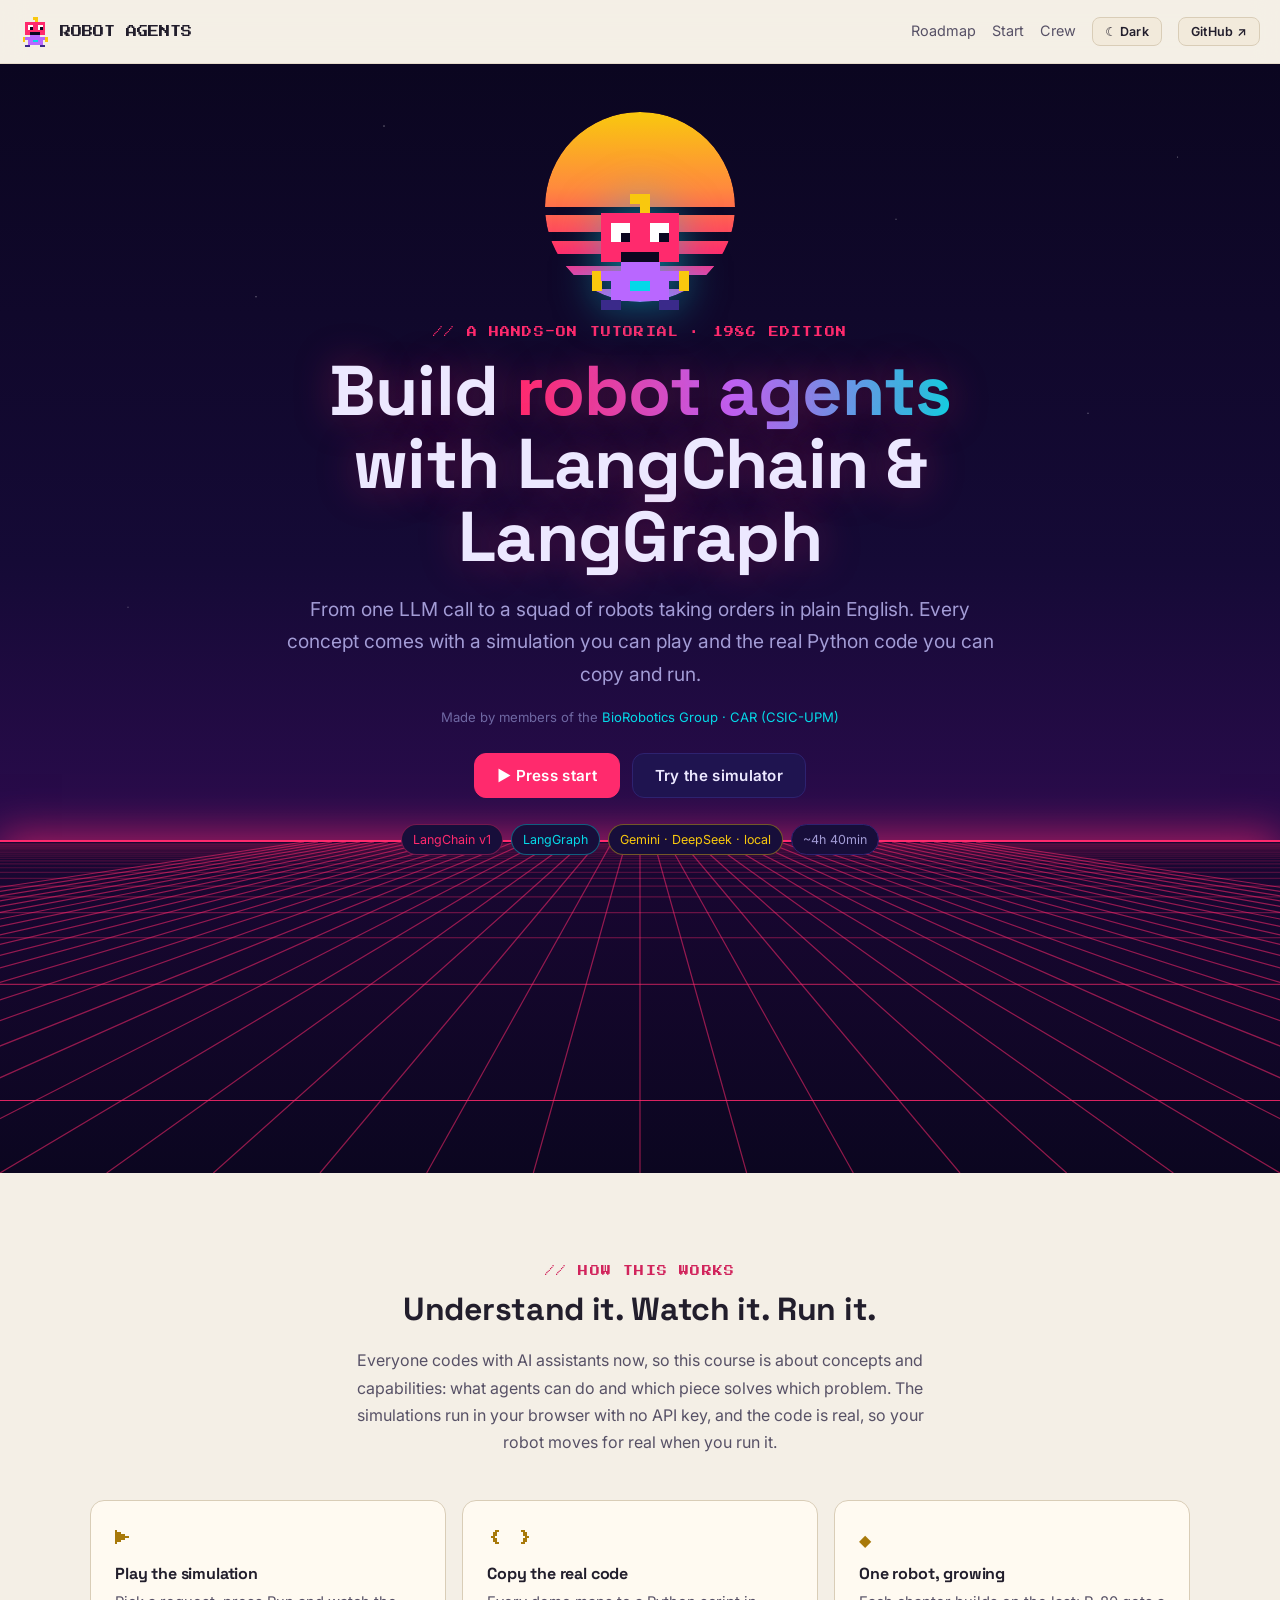
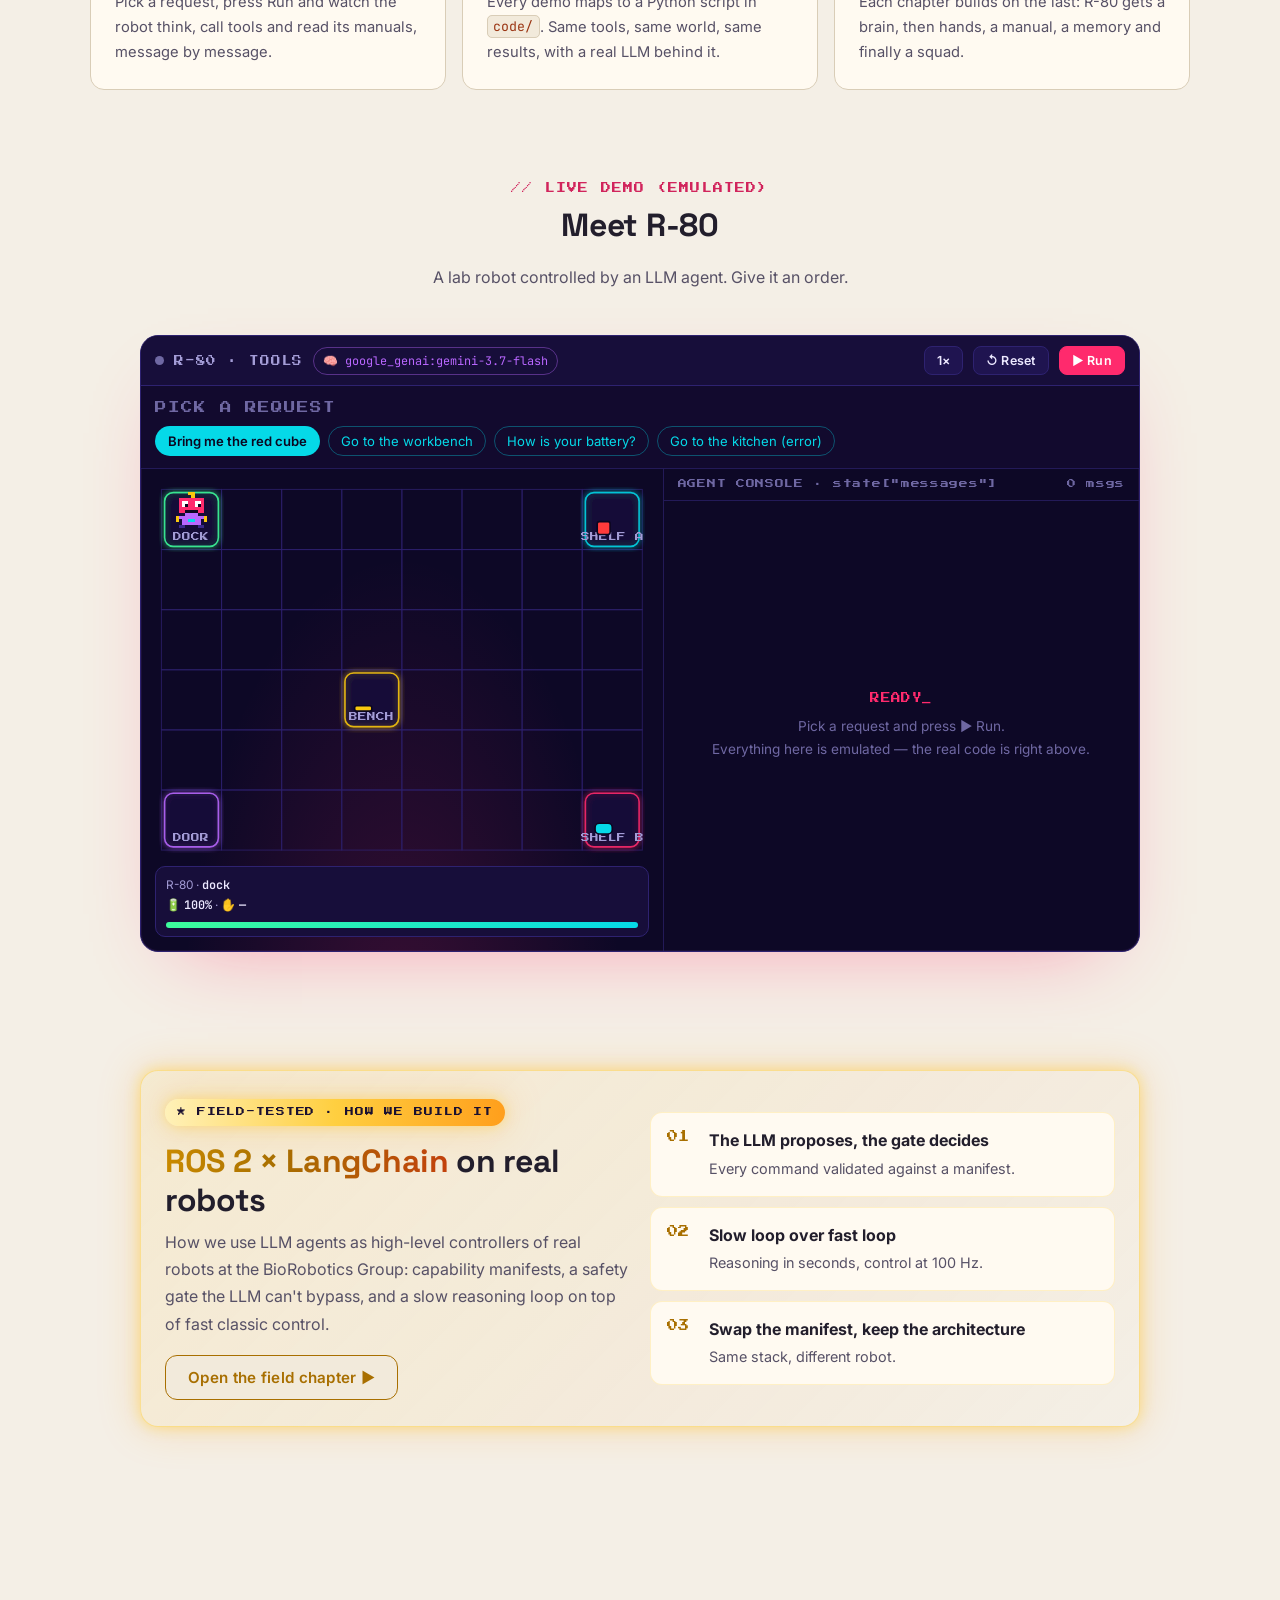
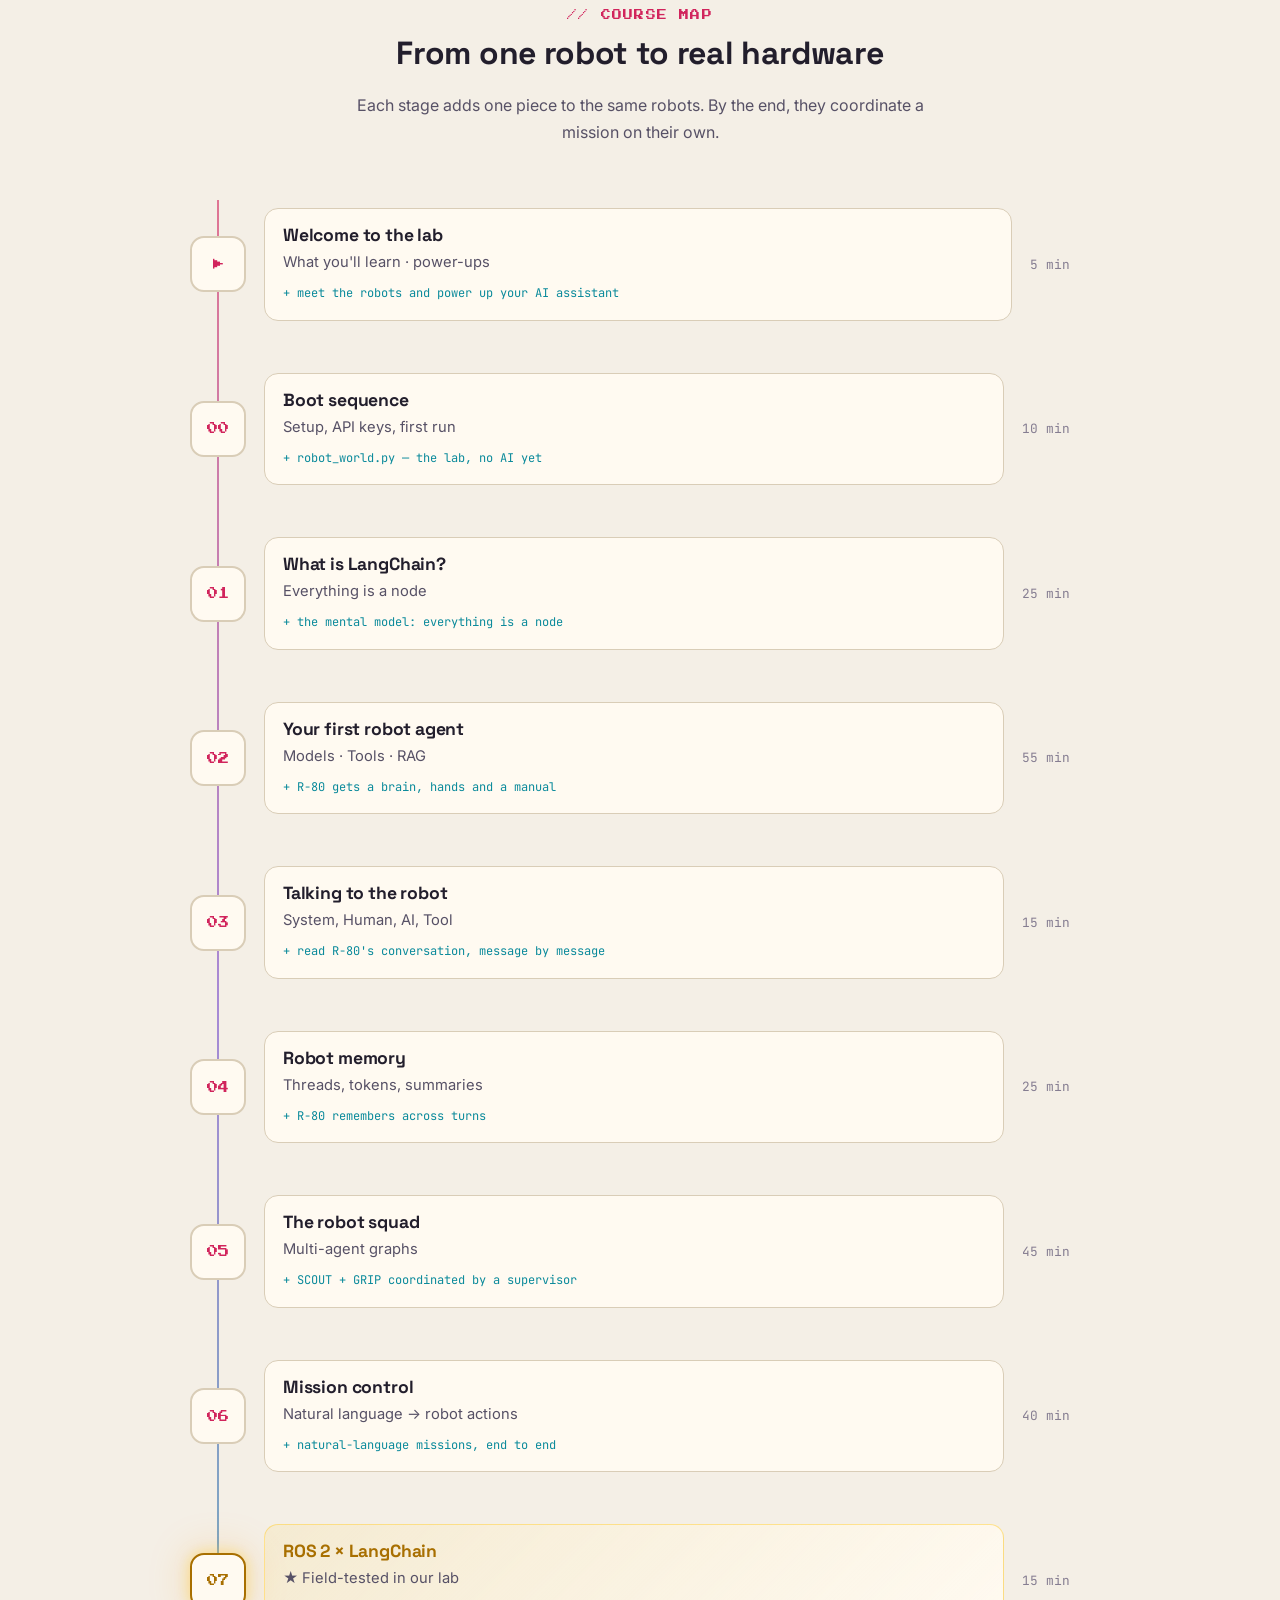
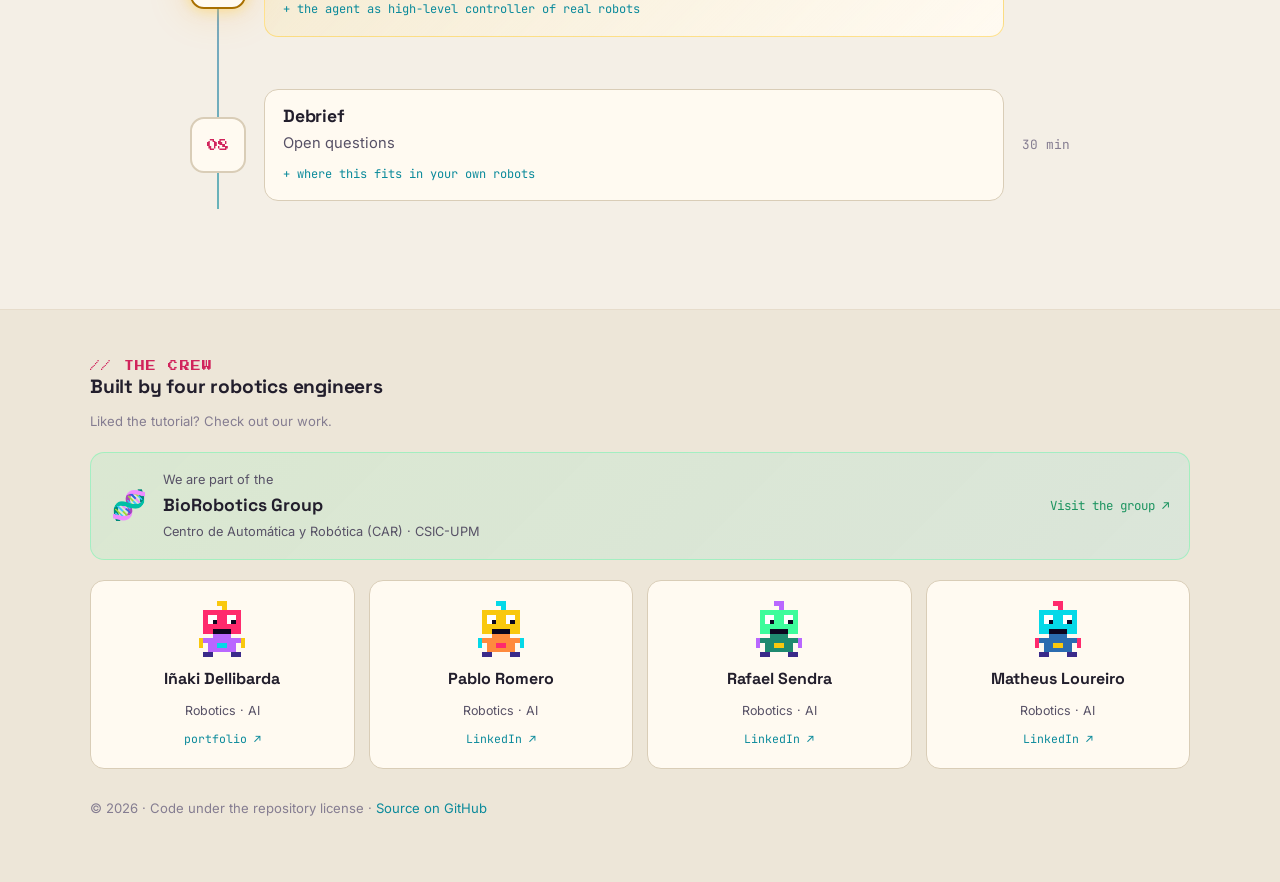
==== commit 9c13dc50: "Light "paper" theme by default with a dark "graphite" toggle - Pages use a light paper palette; code" ====
--- a/index.html
+++ b/index.html
@@ -12,6 +12,7 @@
   <link rel="preconnect" href="https://fonts.gstatic.com" crossorigin>
   <link href="https://fonts.googleapis.com/css2?family=Inter:wght@400;500;600&family=JetBrains+Mono:wght@400;600&family=Press+Start+2P&family=Space+Grotesk:wght@500;700&display=swap" rel="stylesheet">
   <link rel="stylesheet" href="assets/css/theme.css">
+  <script>try{if(localStorage.getItem("robot-agents-theme")==="dark")document.documentElement.dataset.theme="dark"}catch(e){}</script>
 </head>
 <body data-root=".">
   <header id="topbar"></header>
--- a/assets/css/theme.css
+++ b/assets/css/theme.css
@@ -2,24 +2,53 @@
    ROBOT AGENTS — retro 80s / synthwave theme, modern layout
    ========================================================================== */
 
+/* Two themes:
+   - default ("paper"): light pages, while code / simulators / diagrams / tabs
+     stay dark "screens" with the synthwave neon (the --scr-* tokens).
+   - [data-theme="dark"] ("graphite"): neutral dark pages and screens, softer neon.
+   The toggle lives in the top bar (site.js). */
 :root {
-  --bg: #0b0620;
-  --bg-2: #120a2e;
-  --surface: #170e3a;
-  --surface-2: #1f1450;
-  --line: #2e2270;
-  --line-soft: #231a58;
-
-  --text: #ece8ff;
-  --muted: #a39cd6;
-  --dim: #6f68a3;
-
-  --pink: #ff2a6d;
-  --cyan: #05d9e8;
-  --yellow: #f9c80e;
-  --purple: #b967ff;
-  --green: #3dfc9b;
-  --orange: #ff8a3d;
+  /* page */
+  --bg: #f4efe6;
+  --bg-2: #ede6d8;
+  --surface: #fffaf1;
+  --surface-2: #f2eadb;
+  --line: #d9cdb7;
+  --line-soft: #e6dccb;
+  --text: #221e2c;
+  --muted: #575166;
+  --dim: #857d91;
+  --pink: #d1245c;
+  --cyan: #0b8a9b;
+  --yellow: #a8790a;
+  --purple: #7446c9;
+  --green: #1d9460;
+  --orange: #c9601d;
+  --gold: #a86f00;
+  --gold-2: #c2410c;
+  --gold-hi: #c98a00;
+  --inline-code: #9a3412;
+  --topbar-bg: rgba(244, 239, 230, .88);
+  --scanlines: 0;
+
+  /* dark "screens" inside the page */
+  --scr-base: #0d0826;
+  --scr-bg: #0b0620;
+  --scr-bg-2: #120a2e;
+  --scr-surface: #170e3a;
+  --scr-surface-2: #1f1450;
+  --scr-line: #2e2270;
+  --scr-line-soft: #231a58;
+  --scr-text: #ece8ff;
+  --scr-muted: #a39cd6;
+  --scr-dim: #6f68a3;
+  --scr-code: #d9d3ff;
+  --scr-pink: #ff2a6d;
+  --scr-cyan: #05d9e8;
+  --scr-yellow: #f9c80e;
+  --scr-purple: #b967ff;
+  --scr-green: #3dfc9b;
+  --scr-orange: #ff8a3d;
 
   /* message-type colours (used everywhere, keep consistent) */
   --msg-system: var(--purple);
@@ -39,6 +68,76 @@
   --content-w: 860px;
   --glow-pink: 0 0 12px rgba(255, 42, 109, .55), 0 0 32px rgba(255, 42, 109, .25);
   --glow-cyan: 0 0 12px rgba(5, 217, 232, .5), 0 0 32px rgba(5, 217, 232, .2);
+}
+
+:root[data-theme="dark"] {
+  color-scheme: dark;
+  --bg: #111318;
+  --bg-2: #15181e;
+  --surface: #1a1e25;
+  --surface-2: #20252e;
+  --line: #2b313c;
+  --line-soft: #222731;
+  --text: #e6e4df;
+  --muted: #a3a9b4;
+  --dim: #6b7280;
+  --pink: #ff5c8a;
+  --cyan: #38c6d6;
+  --yellow: #eec05a;
+  --purple: #a58cff;
+  --green: #56d49a;
+  --orange: #f59a5b;
+  --gold: #ffcf40;
+  --gold-2: #ff9f1c;
+  --gold-hi: #fff1b8;
+  --inline-code: #eec05a;
+  --topbar-bg: rgba(17, 19, 24, .85);
+  --scanlines: .4;
+
+  --scr-base: #0e1014;
+  --scr-bg: #111318;
+  --scr-bg-2: #15181e;
+  --scr-surface: #1a1e25;
+  --scr-surface-2: #20252e;
+  --scr-line: #2b313c;
+  --scr-line-soft: #222731;
+  --scr-text: #e6e4df;
+  --scr-muted: #a3a9b4;
+  --scr-dim: #6b7280;
+  --scr-code: #d6d8dd;
+  --scr-pink: #ff5c8a;
+  --scr-cyan: #38c6d6;
+  --scr-yellow: #eec05a;
+  --scr-purple: #a58cff;
+  --scr-green: #56d49a;
+  --scr-orange: #f59a5b;
+}
+
+/* Everything inside a "screen" uses the screen palette. --msg-* must be
+   redeclared here: a var() inside a custom property resolves where it's declared. */
+.code, .sim, .diagram, .widget, .tabs, .hero {
+  --bg: var(--scr-bg);
+  --bg-2: var(--scr-bg-2);
+  --surface: var(--scr-surface);
+  --surface-2: var(--scr-surface-2);
+  --line: var(--scr-line);
+  --line-soft: var(--scr-line-soft);
+  --text: var(--scr-text);
+  --muted: var(--scr-muted);
+  --dim: var(--scr-dim);
+  --pink: var(--scr-pink);
+  --cyan: var(--scr-cyan);
+  --yellow: var(--scr-yellow);
+  --purple: var(--scr-purple);
+  --green: var(--scr-green);
+  --orange: var(--scr-orange);
+  --inline-code: var(--scr-yellow);
+  --msg-system: var(--scr-purple);
+  --msg-human: var(--scr-cyan);
+  --msg-ai: var(--scr-pink);
+  --msg-tool: var(--scr-yellow);
+  --msg-retrieval: var(--scr-green);
+  color: var(--text);
 }
 
 *, *::before, *::after { box-sizing: border-box; }
@@ -57,6 +156,7 @@
   position: fixed; inset: 0;
   pointer-events: none; z-index: 999;
   background: repeating-linear-gradient(to bottom, rgba(255,255,255,.018) 0 1px, transparent 1px 3px);
+  opacity: var(--scanlines);
 }
 a { color: var(--cyan); text-decoration: none; }
 a:hover { text-decoration: underline; text-underline-offset: 3px; }
@@ -71,7 +171,7 @@
 code { font-family: var(--font-mono); font-size: .9em; }
 :not(pre) > code {
   background: var(--surface-2); border: 1px solid var(--line);
-  padding: .1em .4em; border-radius: 5px; color: var(--yellow);
+  padding: .1em .4em; border-radius: 5px; color: var(--inline-code);
 }
 
 .pixel { font-family: var(--font-pixel); letter-spacing: .04em; }
@@ -89,7 +189,7 @@
   position: sticky; top: 0; z-index: 50;
   display: flex; align-items: center; gap: 16px;
   height: 64px; padding: 0 20px;
-  background: rgba(11, 6, 32, .82);
+  background: var(--topbar-bg);
   backdrop-filter: blur(12px);
   border-bottom: 1px solid var(--line-soft);
 }
@@ -178,7 +278,7 @@
 /* ---------- code blocks ---------- */
 .code {
   margin: 1.4em 0; border-radius: var(--radius); overflow: hidden;
-  background: #0d0826; border: 1px solid var(--line);
+  background: var(--scr-base); border: 1px solid var(--line);
   box-shadow: 0 20px 50px -30px rgba(185,103,255,.5);
 }
 .code-head {
@@ -192,7 +292,7 @@
 .code-head .dots i:nth-child(2) { background: var(--yellow); }
 .code-head .dots i:nth-child(3) { background: var(--cyan); }
 .code-head .fname { flex: 1; overflow: hidden; text-overflow: ellipsis; white-space: nowrap; }
-.code pre { margin: 0; padding: 16px 18px; overflow-x: auto; font: 13.5px/1.65 var(--font-mono); color: #d9d3ff; tab-size: 4; }
+.code pre { margin: 0; padding: 16px 18px; overflow-x: auto; font: 13.5px/1.65 var(--font-mono); color: var(--scr-code); tab-size: 4; }
 .code pre .hl-line { background: rgba(255,42,109,.12); display: inline-block; width: 100%; box-shadow: inset 2px 0 0 var(--pink); }
 
 .btn {
@@ -225,7 +325,7 @@
 /* ---------- robot simulator ---------- */
 .sim {
   margin: 1.8em 0; border-radius: 18px; overflow: hidden;
-  background: #0d0826; border: 1px solid var(--line);
+  background: var(--scr-base); border: 1px solid var(--line);
   box-shadow: 0 30px 80px -40px rgba(255,42,109,.45), 0 0 0 1px rgba(185,103,255,.08) inset;
 }
 .sim-bar {
@@ -305,7 +405,7 @@
 @keyframes scan { from { r: 4; opacity: .9; } to { r: 60; opacity: 0; } }
 
 /* ---------- concept diagram ---------- */
-.diagram { margin: 1.8em 0; padding: 18px; border-radius: 18px; background: #0d0826; border: 1px solid var(--line); }
+.diagram { margin: 1.8em 0; padding: 18px; border-radius: 18px; background: var(--scr-base); border: 1px solid var(--line); }
 .diagram-controls { display: flex; align-items: center; gap: 10px; flex-wrap: wrap; margin-bottom: 12px; }
 .diagram-controls .caption { flex: 1; min-width: 200px; color: var(--muted); font-size: .9rem; }
 .diagram-controls .step { font-family: var(--font-pixel); font-size: .6rem; color: var(--pink); }
@@ -457,7 +557,7 @@
 @media (max-width: 860px) { .split { grid-template-columns: 1fr; } }
 
 /* ---------- tabs ---------- */
-.tabs { margin: 1.4em 0; border: 1px solid var(--line); border-radius: var(--radius); background: #0d0826; overflow: hidden; }
+.tabs { margin: 1.4em 0; border: 1px solid var(--line); border-radius: var(--radius); background: var(--scr-base); overflow: hidden; }
 .tab-list { display: flex; flex-wrap: wrap; gap: 4px; padding: 8px; background: var(--surface); border-bottom: 1px solid var(--line); }
 .tab-list button { padding: 7px 13px; border-radius: 8px; border: 1px solid transparent; background: transparent; color: var(--muted); font: 600 .82rem var(--font-body); cursor: pointer; transition: all .2s; }
 .tab-list button:hover { color: var(--text); background: var(--surface-2); }
@@ -501,7 +601,7 @@
 }
 
 /* ---------- widgets (widgets.js) ---------- */
-.widget { border-radius: 18px; background: #0d0826; border: 1px solid var(--line); overflow: hidden; }
+.widget { border-radius: 18px; background: var(--scr-base); border: 1px solid var(--line); overflow: hidden; }
 .widget-bar { display: flex; align-items: center; gap: 10px; flex-wrap: wrap; padding: 10px 14px; background: var(--surface); border-bottom: 1px solid var(--line); }
 .widget-bar .title { font-family: var(--font-pixel); font-size: .58rem; color: var(--muted); letter-spacing: .08em; flex: 1; }
 .widget svg { display: block; width: 100%; height: auto; }
@@ -590,9 +690,9 @@
 @media (max-width: 860px) { .sg-body { grid-template-columns: 1fr; } .sg-col + .sg-col { border-left: 0; border-top: 1px solid var(--line-soft); } .sg-col { min-height: 0; } }
 
 /* ---------- GOLD: our field chapter ---------- */
-:root { --gold: #ffcf40; --gold-2: #ff9f1c; --glow-gold: 0 0 14px rgba(255,207,64,.55), 0 0 40px rgba(255,159,28,.25); }
-.gold-text { background: linear-gradient(90deg, #fff1b8, var(--gold) 40%, var(--gold-2)); -webkit-background-clip: text; background-clip: text; color: transparent; }
-.gold-badge { display: inline-flex; align-items: center; gap: 8px; padding: 6px 12px; border-radius: 999px; font-family: var(--font-pixel); font-size: .55rem; letter-spacing: .1em; color: #1a1030; background: linear-gradient(90deg, #fff1b8, var(--gold), var(--gold-2)); box-shadow: var(--glow-gold); }
+:root { --glow-gold: 0 0 14px rgba(255,207,64,.55), 0 0 40px rgba(255,159,28,.25); }
+.gold-text { background: linear-gradient(90deg, var(--gold-hi), var(--gold) 40%, var(--gold-2)); -webkit-background-clip: text; background-clip: text; color: transparent; }
+.gold-badge { display: inline-flex; align-items: center; gap: 8px; padding: 6px 12px; border-radius: 999px; font-family: var(--font-pixel); font-size: .55rem; letter-spacing: .1em; color: #1a1030; background: linear-gradient(90deg, #fff1b8, #ffcf40, #ff9f1c); box-shadow: var(--glow-gold); }
 .gold-frame { position: relative; padding: 26px 24px; border-radius: 18px; background: linear-gradient(135deg, rgba(255,207,64,.12), rgba(255,159,28,.05) 60%, transparent); border: 1px solid rgba(255,207,64,.5); box-shadow: var(--glow-gold); overflow: hidden; }
 .gold-frame::after { content: ""; position: absolute; inset: 0; background: linear-gradient(115deg, transparent 30%, rgba(255,241,184,.18) 50%, transparent 70%); transform: translateX(-100%); animation: shine 4.5s ease-in-out infinite; pointer-events: none; }
 @keyframes shine { 60%, 100% { transform: translateX(100%); } }
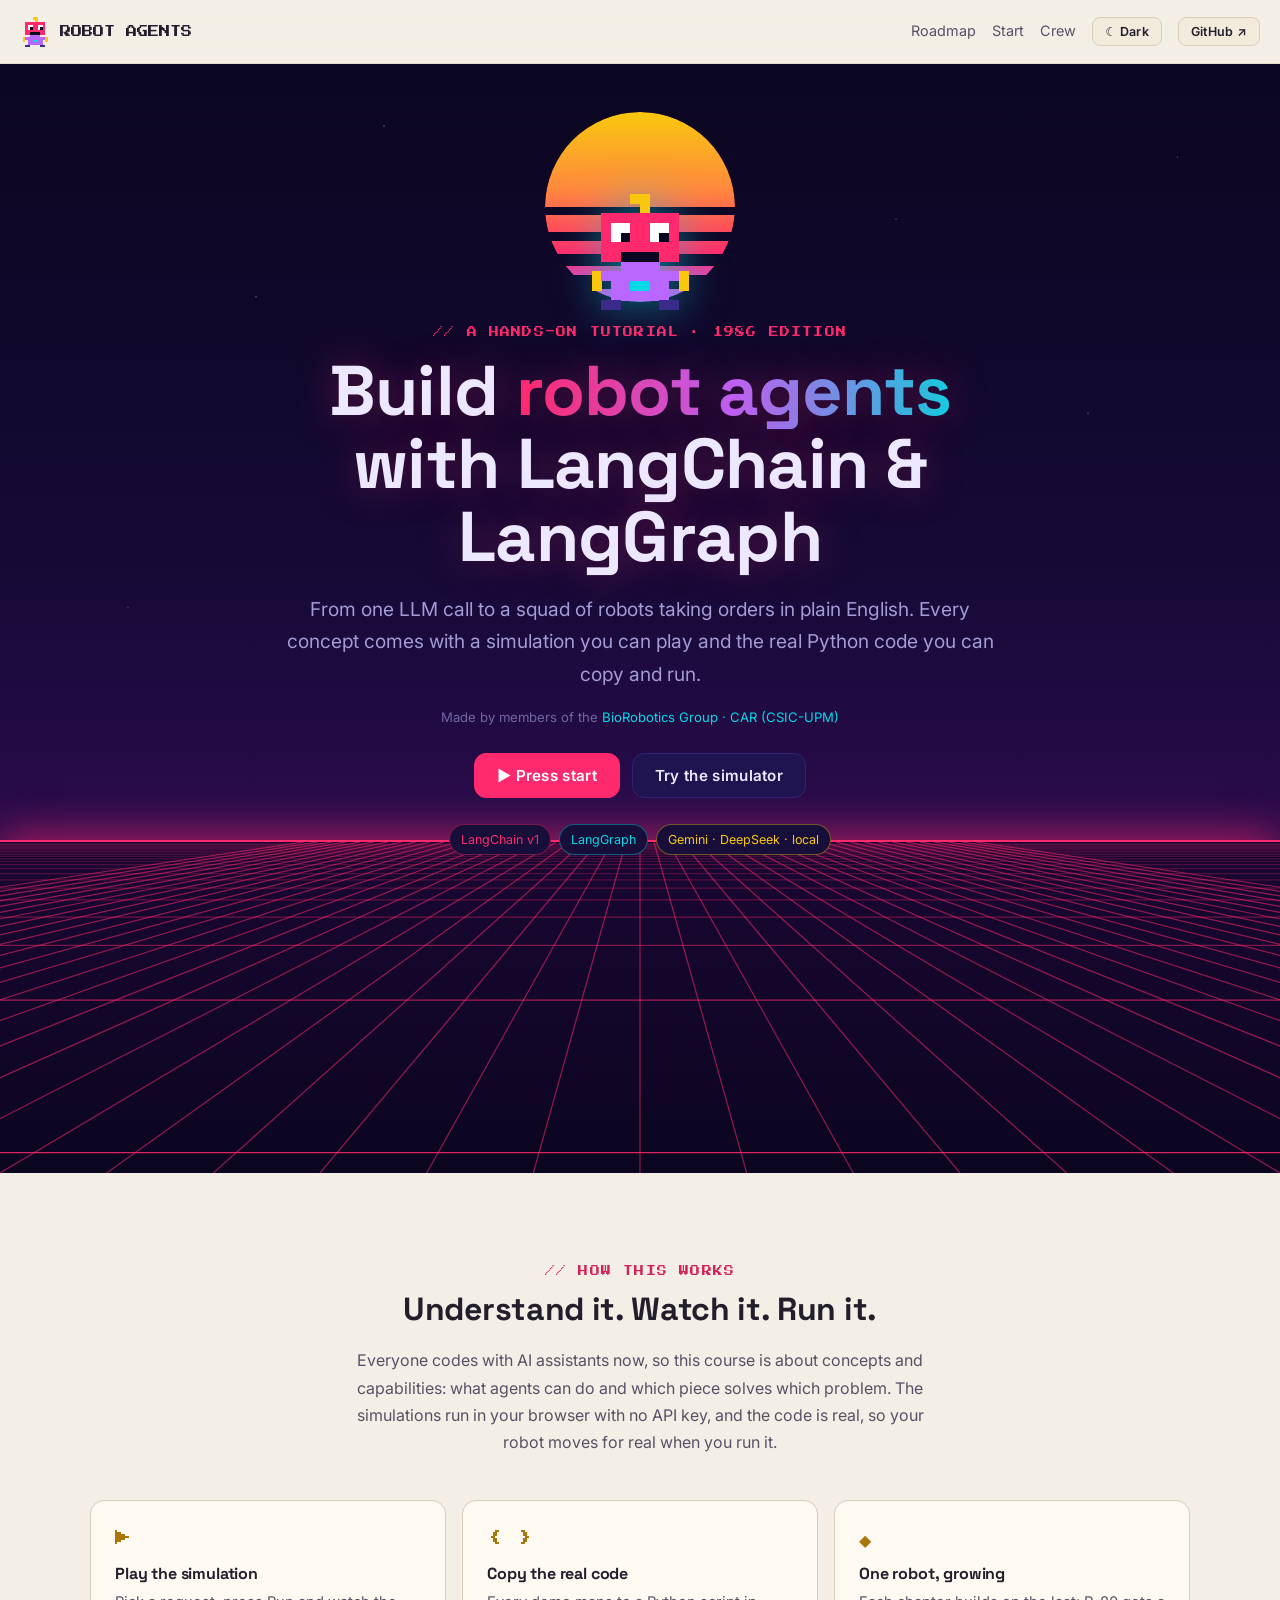
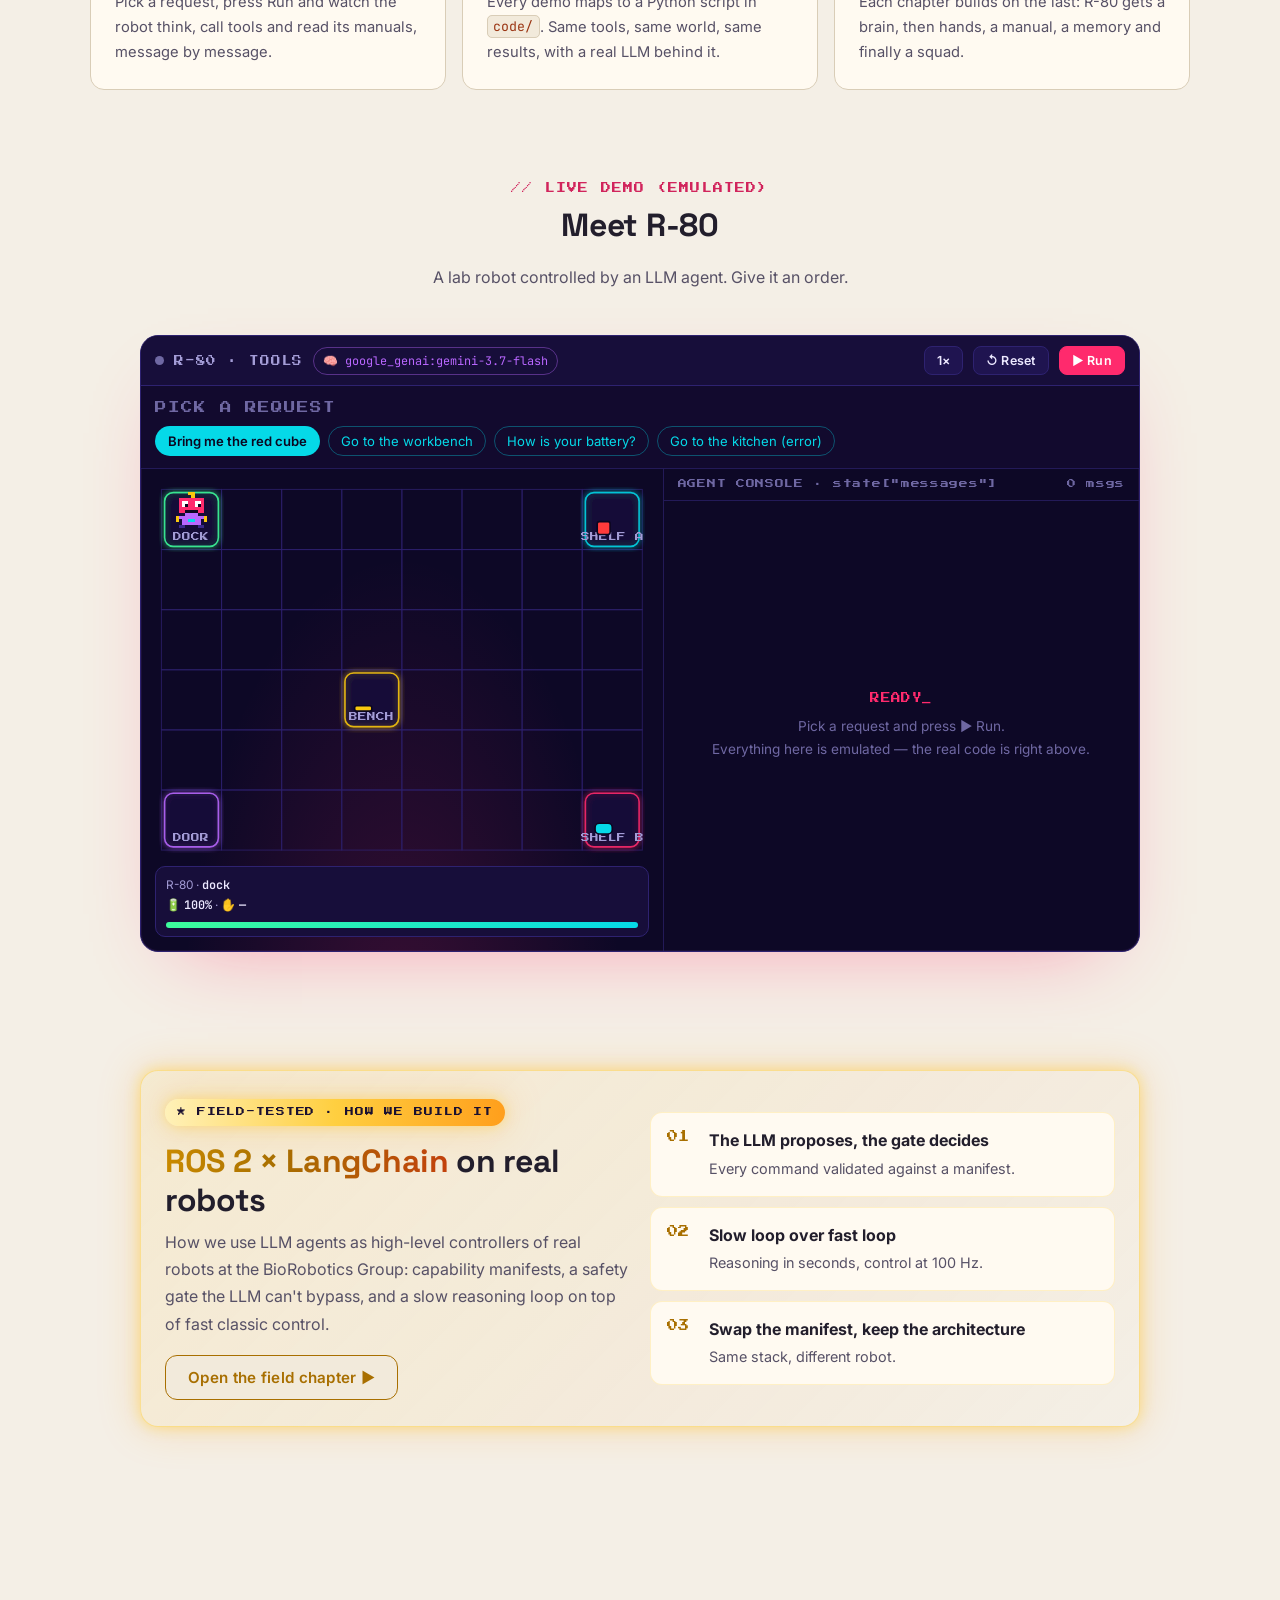
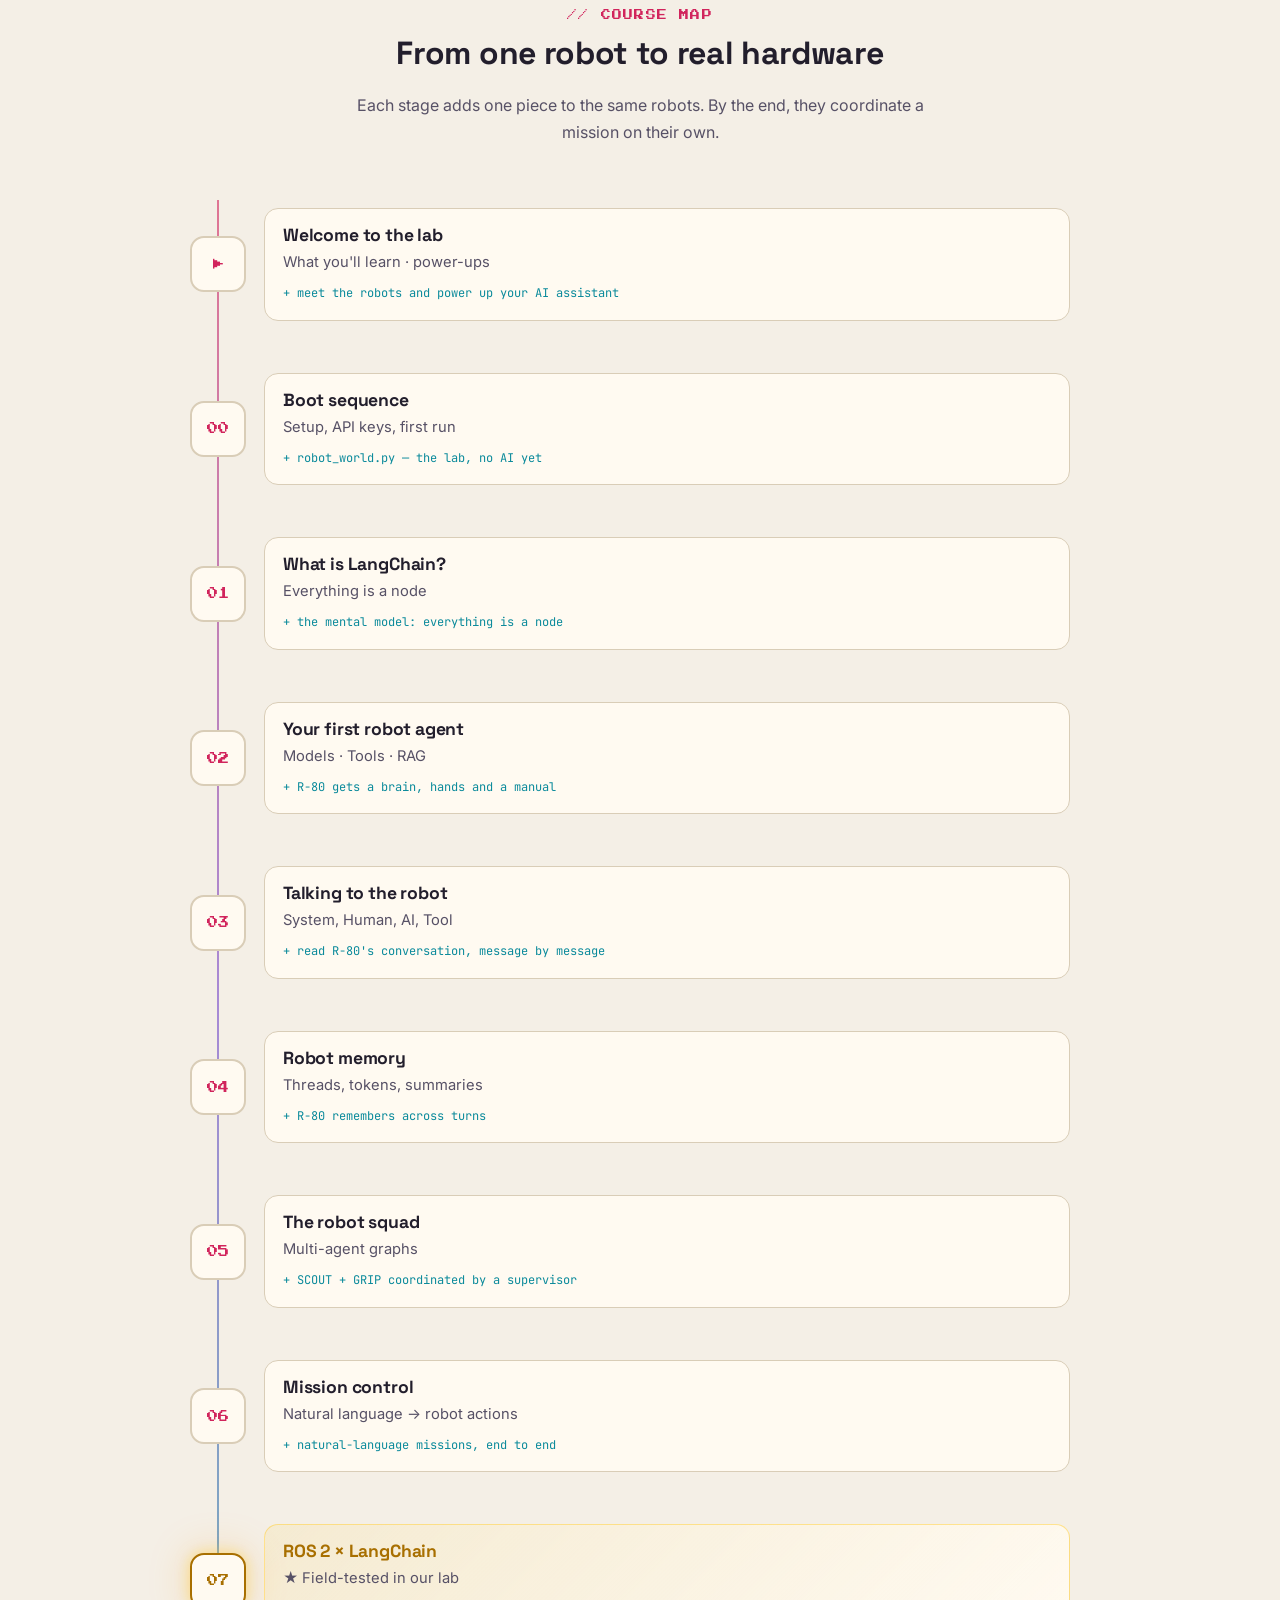
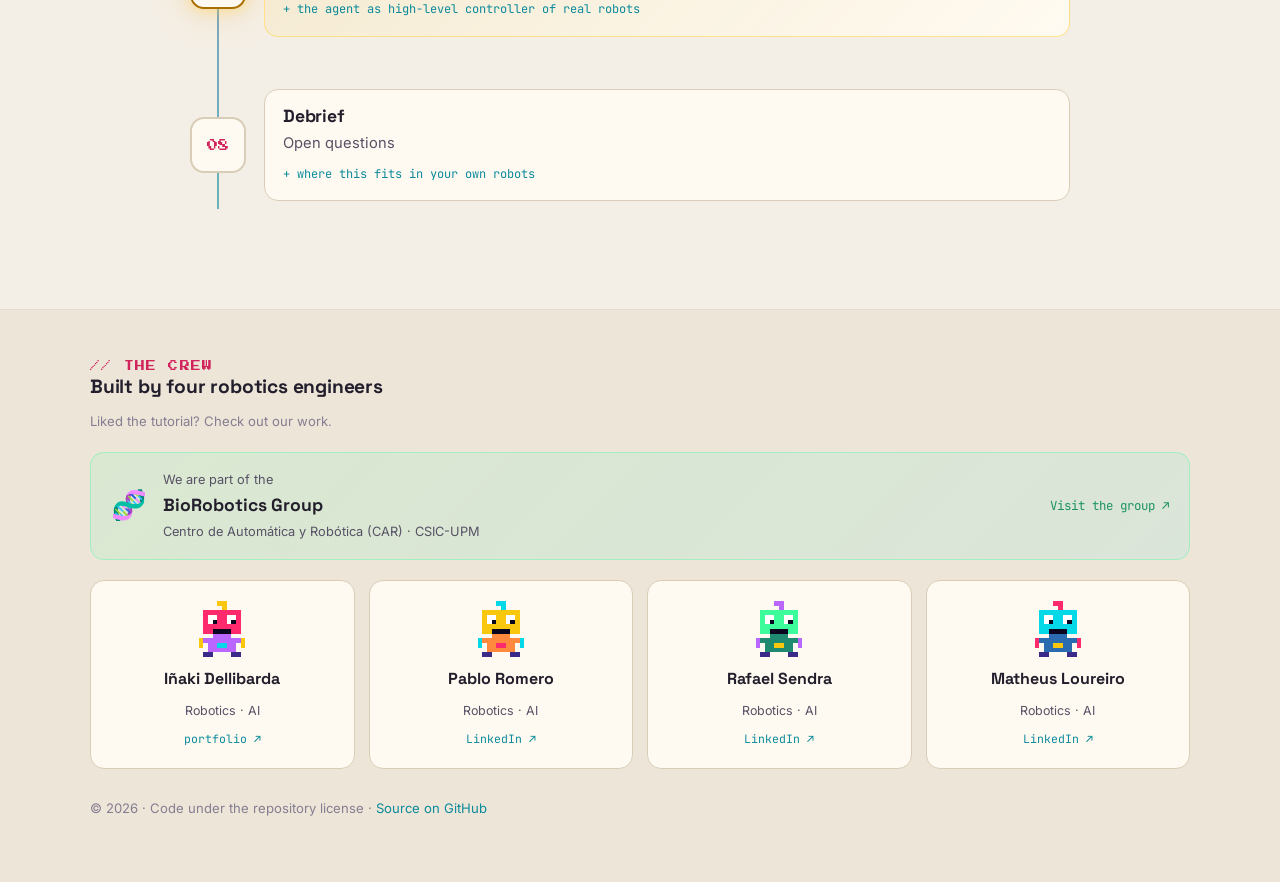
==== commit e69a33db: "Remove chapter durations from the site Timings were for the in-person course script, not for self-pa" ====
--- a/index.html
+++ b/index.html
@@ -36,7 +36,6 @@
         <span class="chip pink">LangChain v1</span>
         <span class="chip cyan">LangGraph</span>
         <span class="chip yellow">Gemini · DeepSeek · local</span>
-        <span class="chip">~4h 40min</span>
       </div>
     </div>
   </section>
@@ -137,7 +136,6 @@
       <a class="stage ${c.gold ? "gold" : ""}" href="chapters/${c.slug}.html">
         <span class="dot">${c.num}</span>
         <span class="body"><h4>${c.title}</h4><p>${c.sub}</p><div class="builds">+ ${c.builds}</div></span>
-        <span class="time">${c.time}</span>
       </a>`).join("");
   </script>
 </body>
--- a/assets/css/theme.css
+++ b/assets/css/theme.css
@@ -484,13 +484,12 @@
 
 .roadmap { position: relative; display: grid; gap: 16px; }
 .roadmap::before { content: ""; position: absolute; left: 27px; top: 10px; bottom: 10px; width: 2px; background: linear-gradient(var(--pink), var(--purple), var(--cyan)); opacity: .6; }
-.stage { position: relative; display: grid; grid-template-columns: 56px 1fr auto; gap: 18px; align-items: center; padding: 18px 20px 18px 0; text-decoration: none !important; color: var(--text); }
+.stage { position: relative; display: grid; grid-template-columns: 56px 1fr; gap: 18px; align-items: center; padding: 18px 20px 18px 0; text-decoration: none !important; color: var(--text); }
 .stage .dot { width: 56px; height: 56px; border-radius: 14px; display: grid; place-items: center; background: var(--surface); border: 2px solid var(--line); font-family: var(--font-pixel); font-size: .7rem; color: var(--pink); z-index: 1; transition: all .25s; }
 .stage .body { padding: 16px 18px; border-radius: var(--radius); background: var(--surface); border: 1px solid var(--line); transition: all .25s; }
 .stage .body h4 { margin: 0 0 4px; font-size: 1.1rem; }
 .stage .body p { margin: 0; color: var(--muted); font-size: .92rem; }
 .stage .body .builds { margin-top: 8px; font-family: var(--font-mono); font-size: .75rem; color: var(--cyan); }
-.stage .time { font-family: var(--font-mono); font-size: .8rem; color: var(--dim); }
 .stage:hover .dot { border-color: var(--pink); box-shadow: var(--glow-pink); }
 .stage:hover .body { border-color: var(--pink); transform: translateX(4px); }
 
@@ -519,7 +518,6 @@
   .stage { grid-template-columns: 44px 1fr; gap: 12px; }
   .stage .dot { width: 44px; height: 44px; }
   .roadmap::before { left: 21px; }
-  .stage .time { display: none; }
 }
 @media (max-width: 520px) {
   .authors { grid-template-columns: 1fr 1fr; }
@@ -715,3 +713,6 @@
 .lesson-list li span { color: var(--muted); font-size: .9rem; }
 .map-table td:first-child { color: var(--cyan); font-family: var(--font-mono); font-size: .84rem; white-space: nowrap; }
 .map-table td:nth-child(2) { color: var(--gold); font-family: var(--font-mono); font-size: .84rem; white-space: nowrap; }
+
+/* ---------- theme transition canvas ---------- */
+.theme-wipe { position: fixed; inset: 0; width: 100vw; height: 100vh; z-index: 1000; pointer-events: none; image-rendering: pixelated; }
